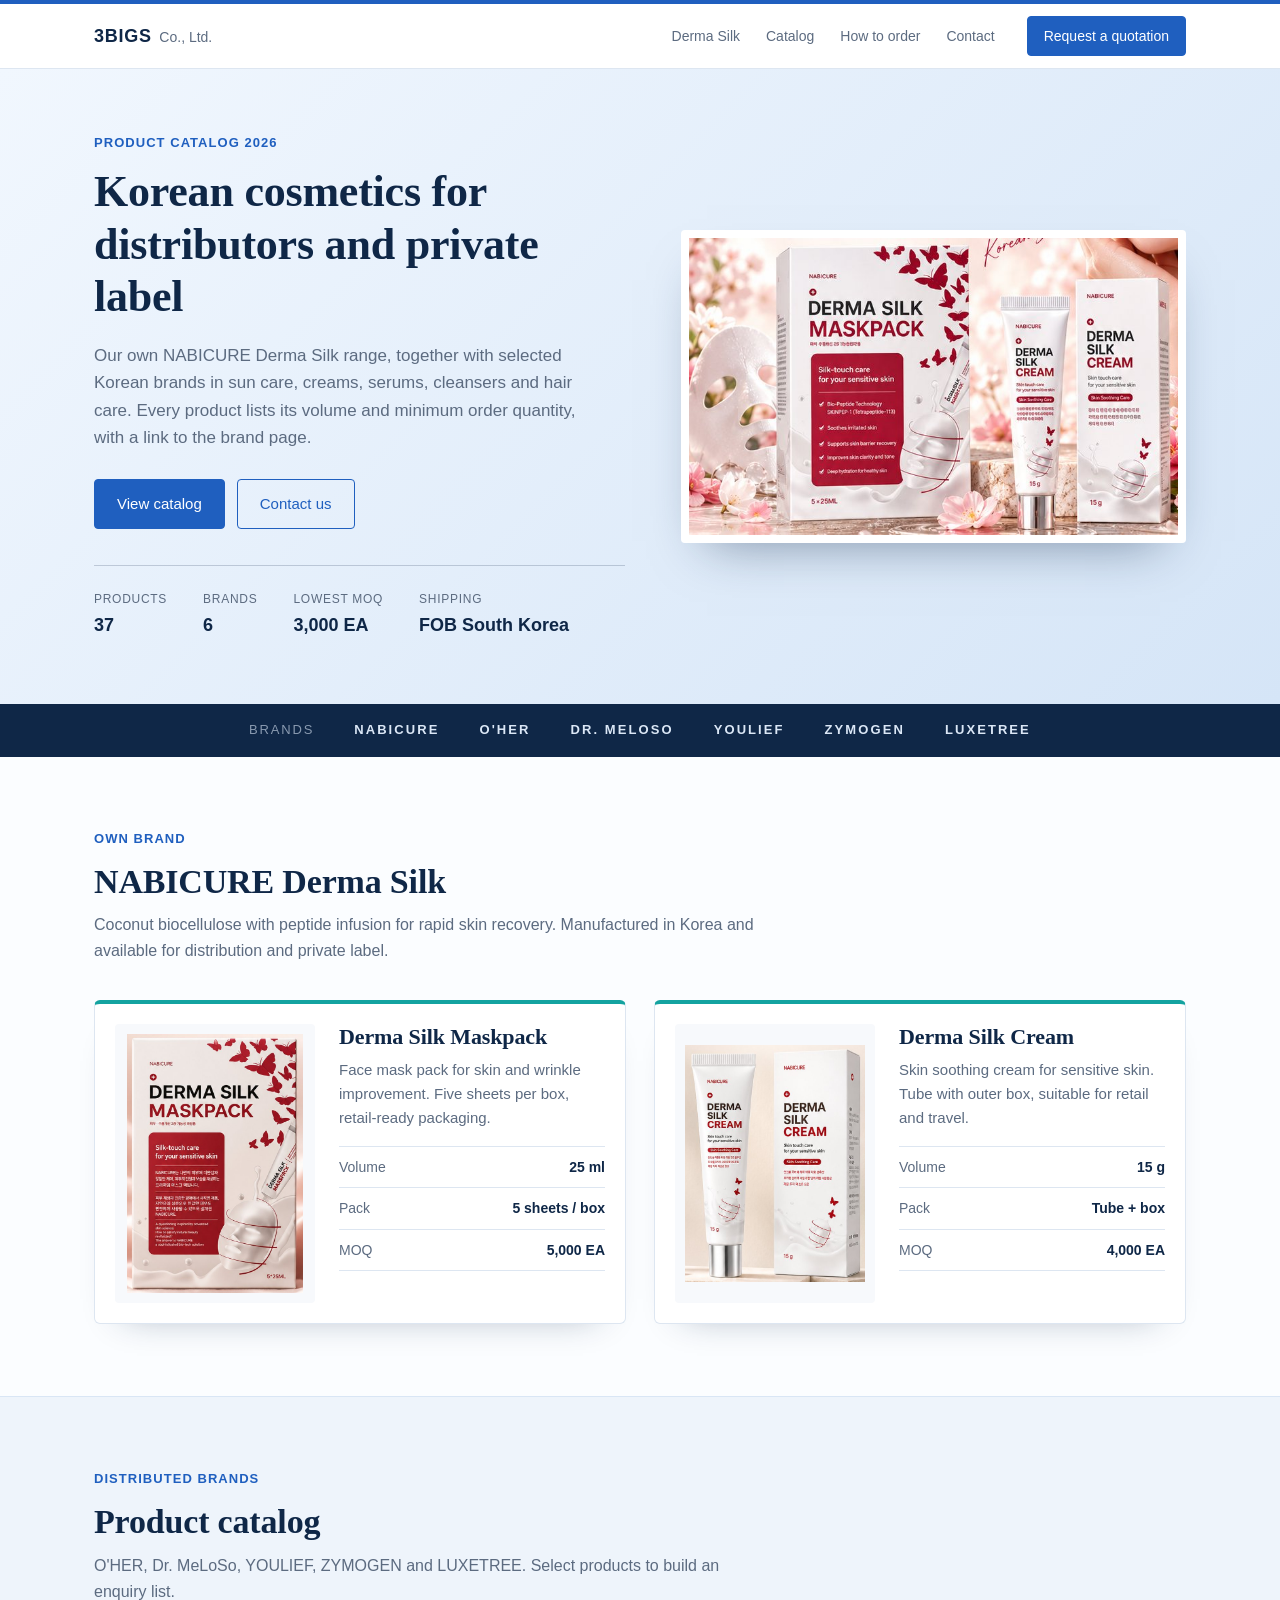
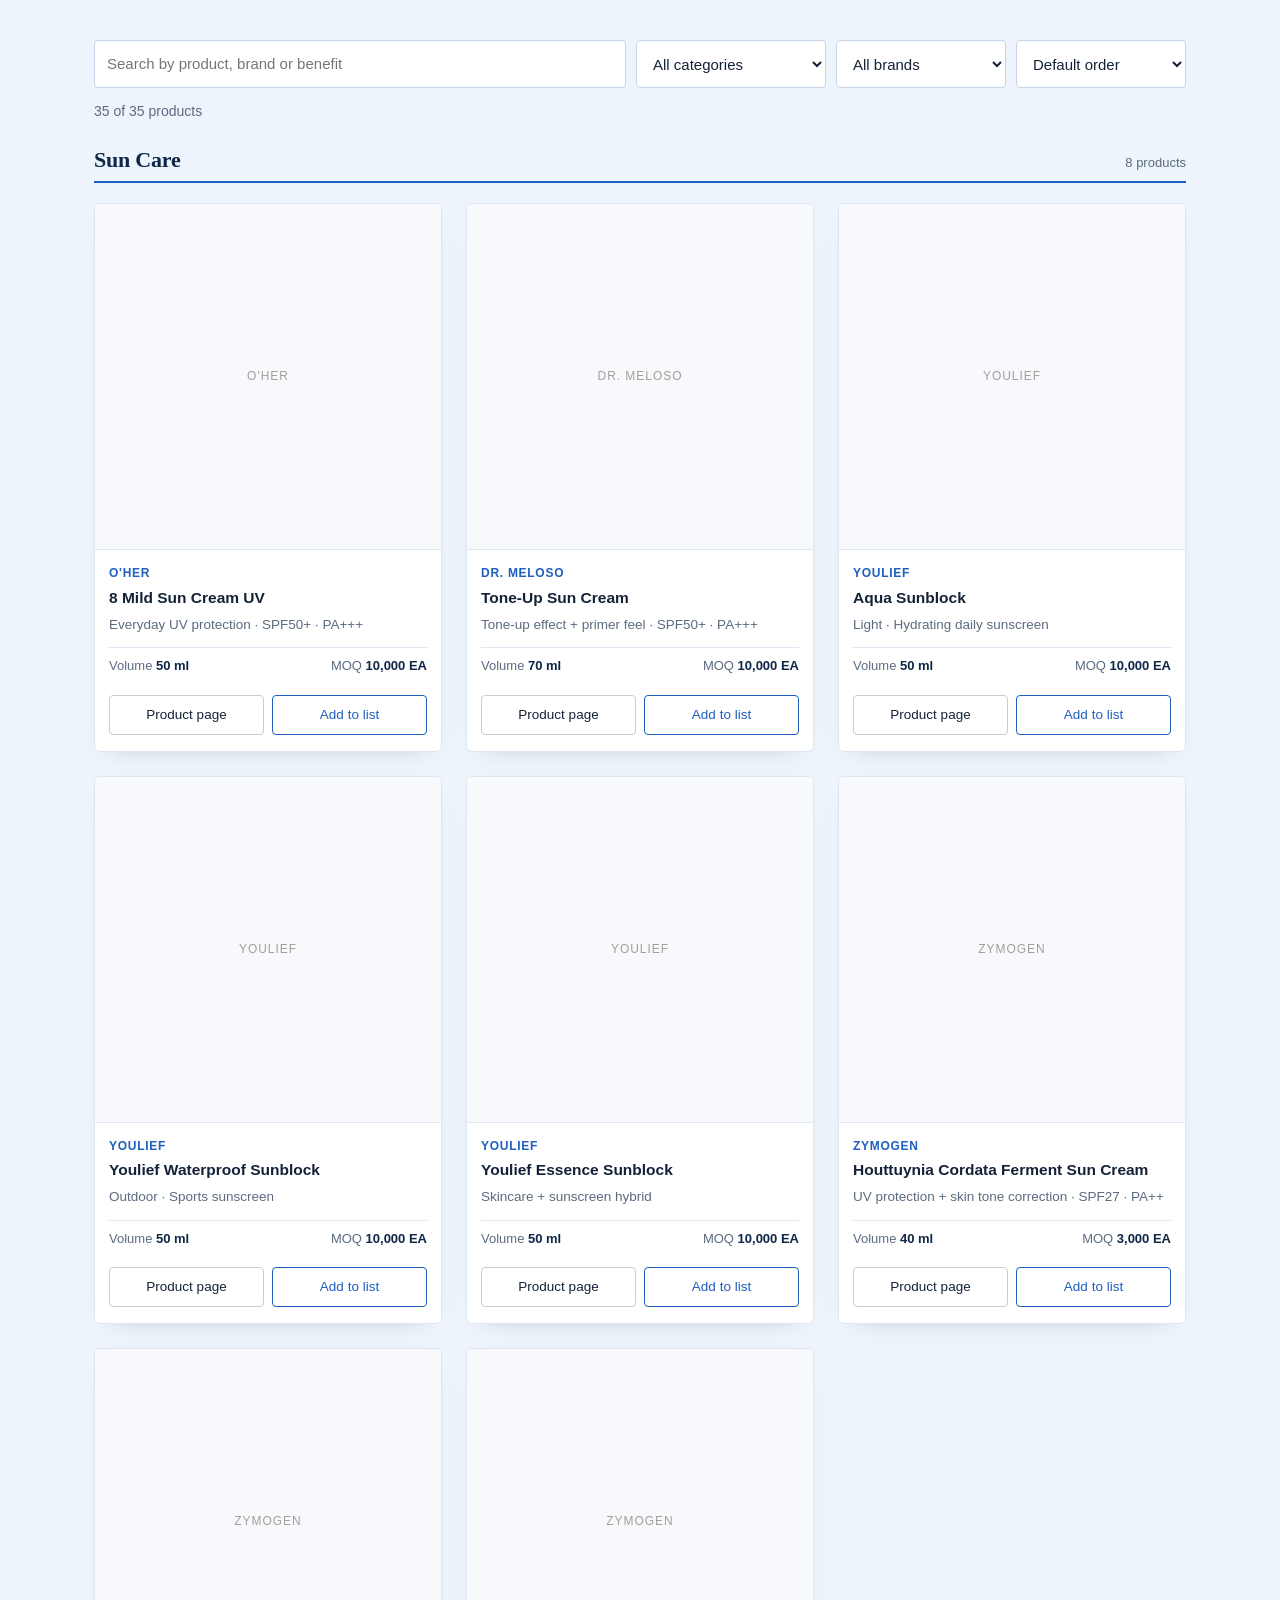
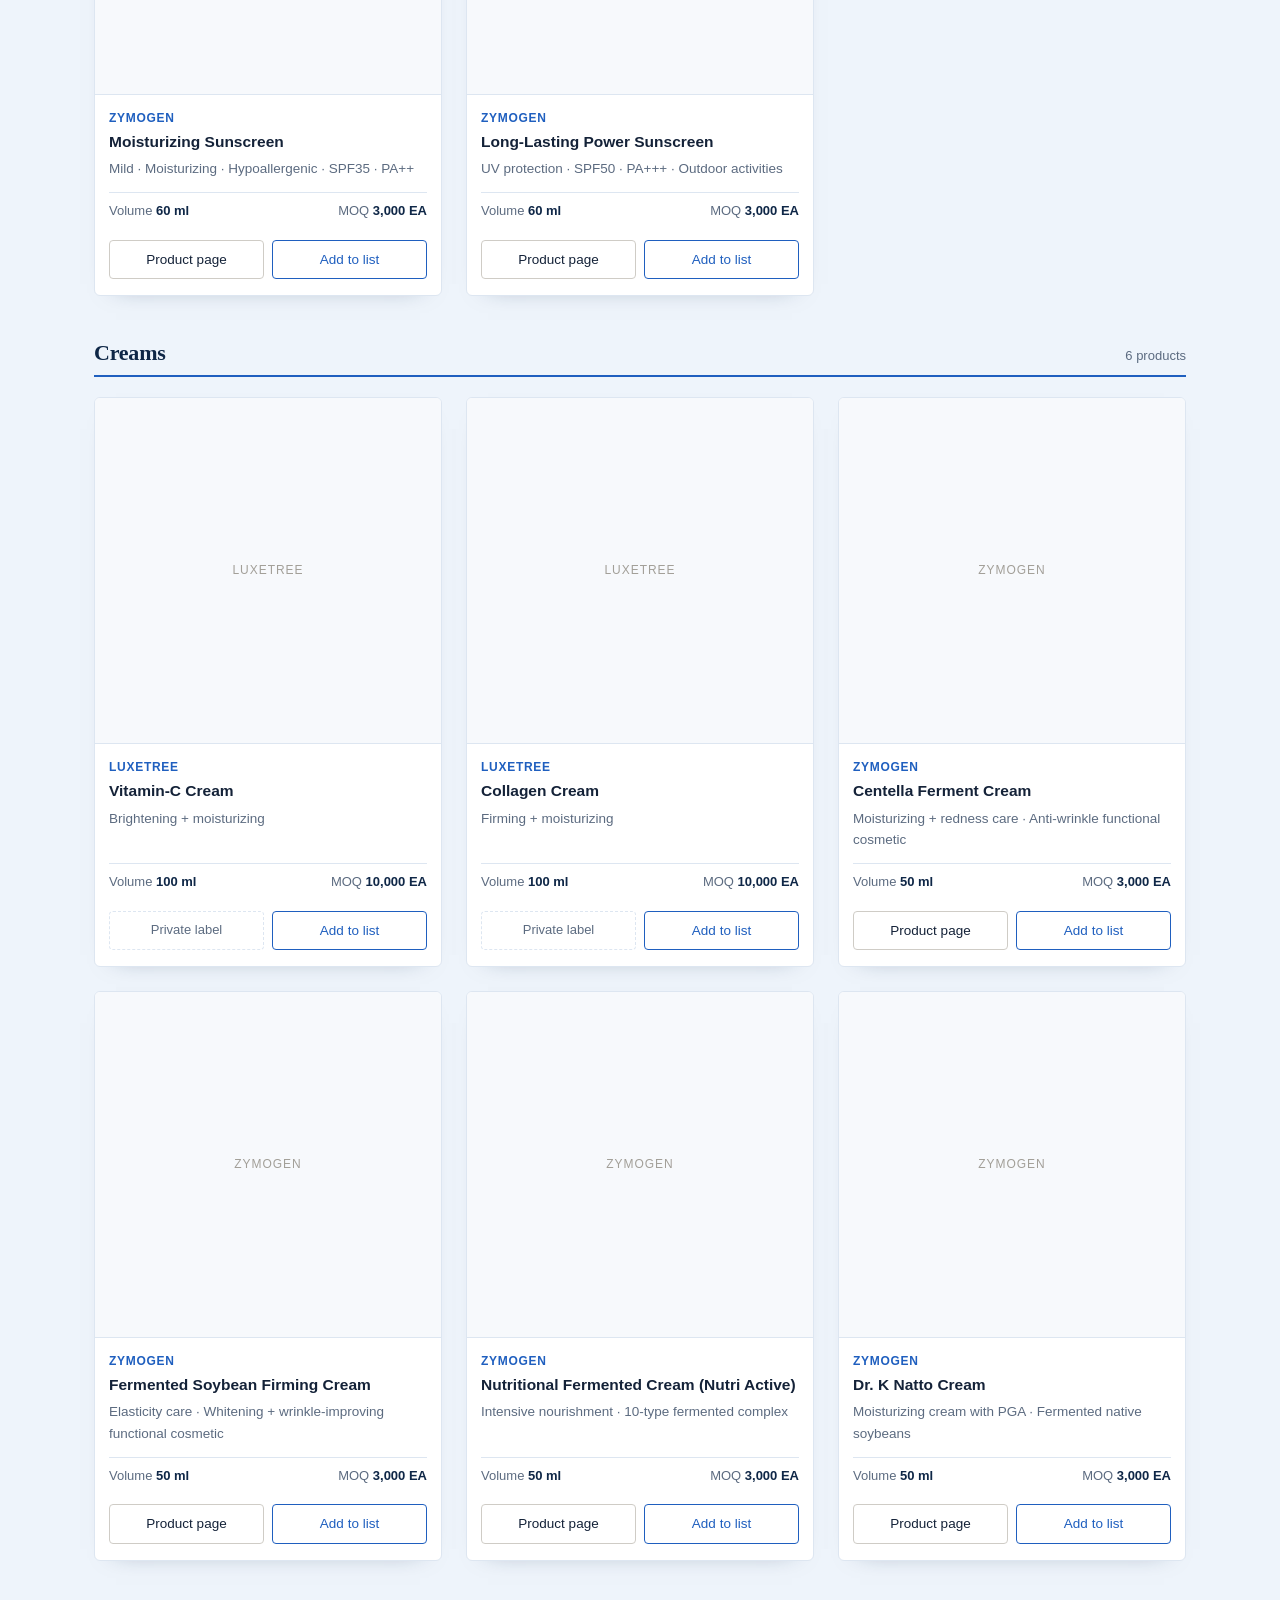
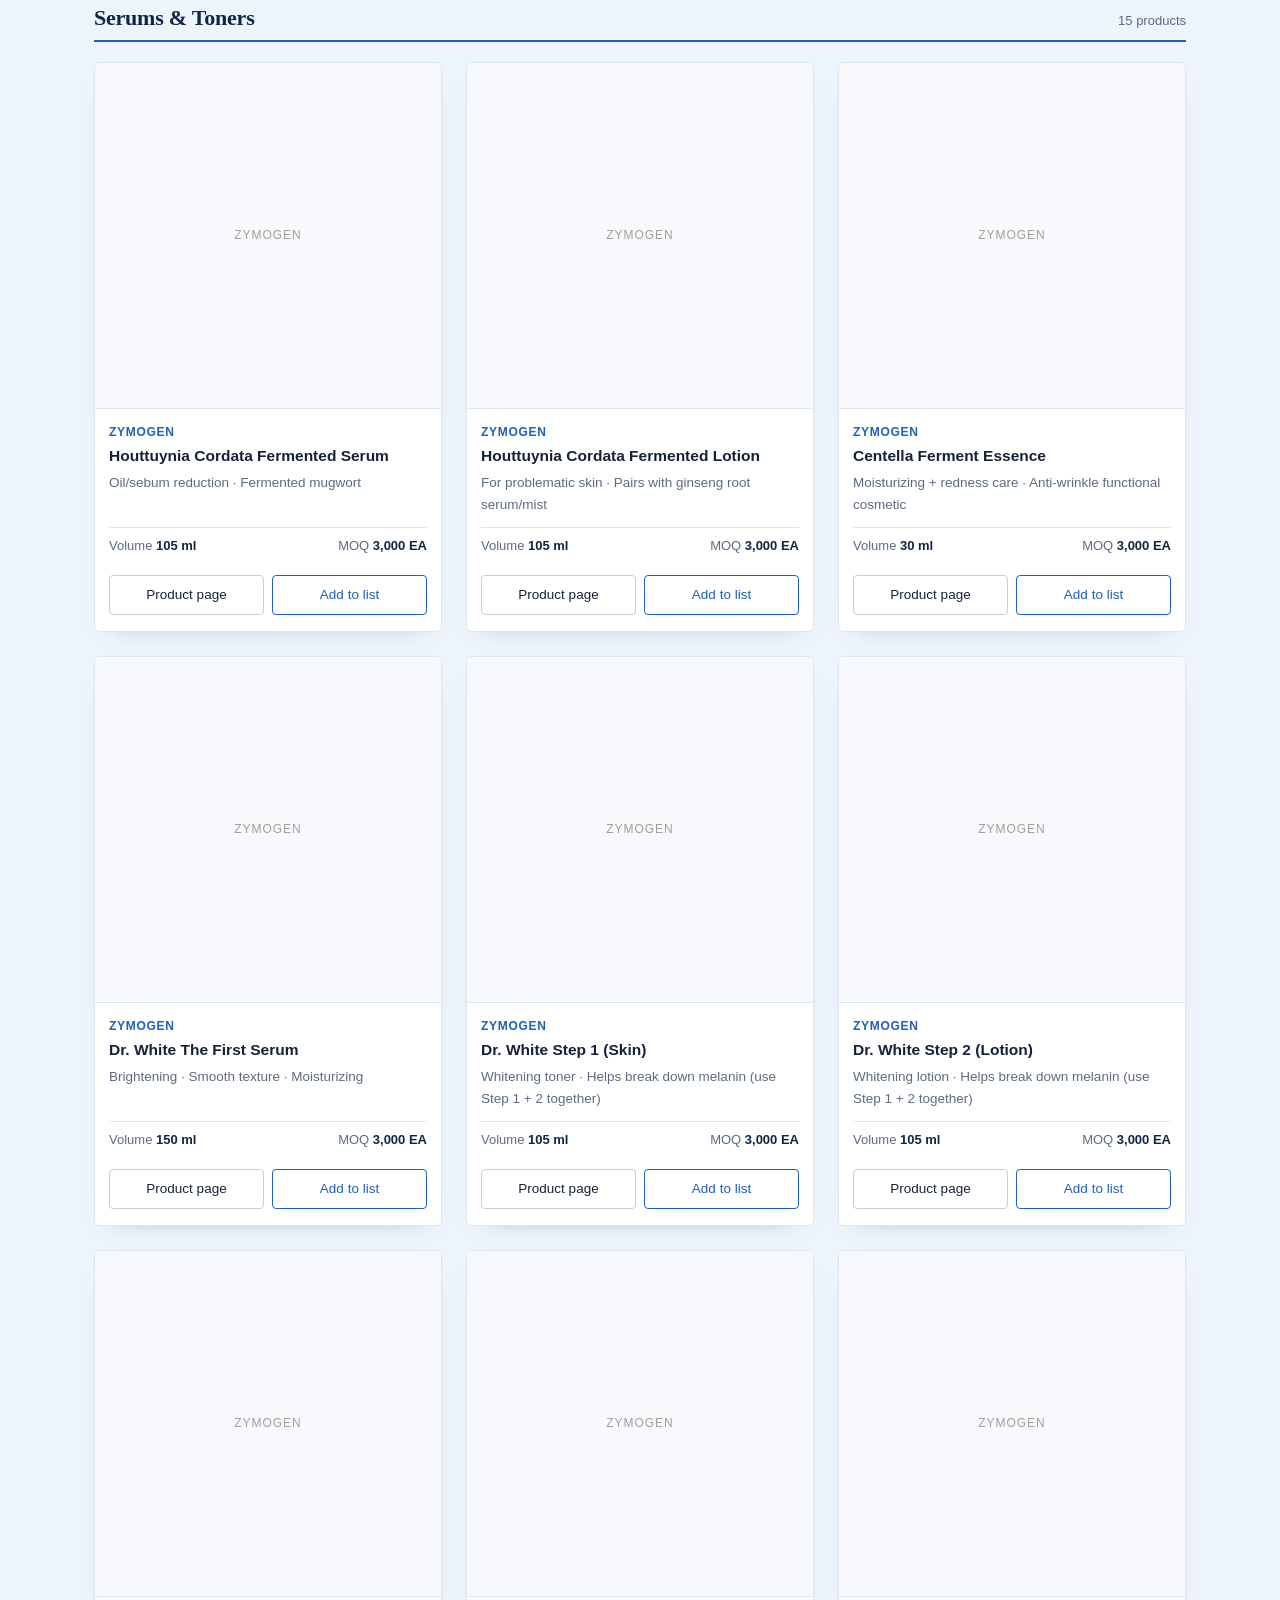
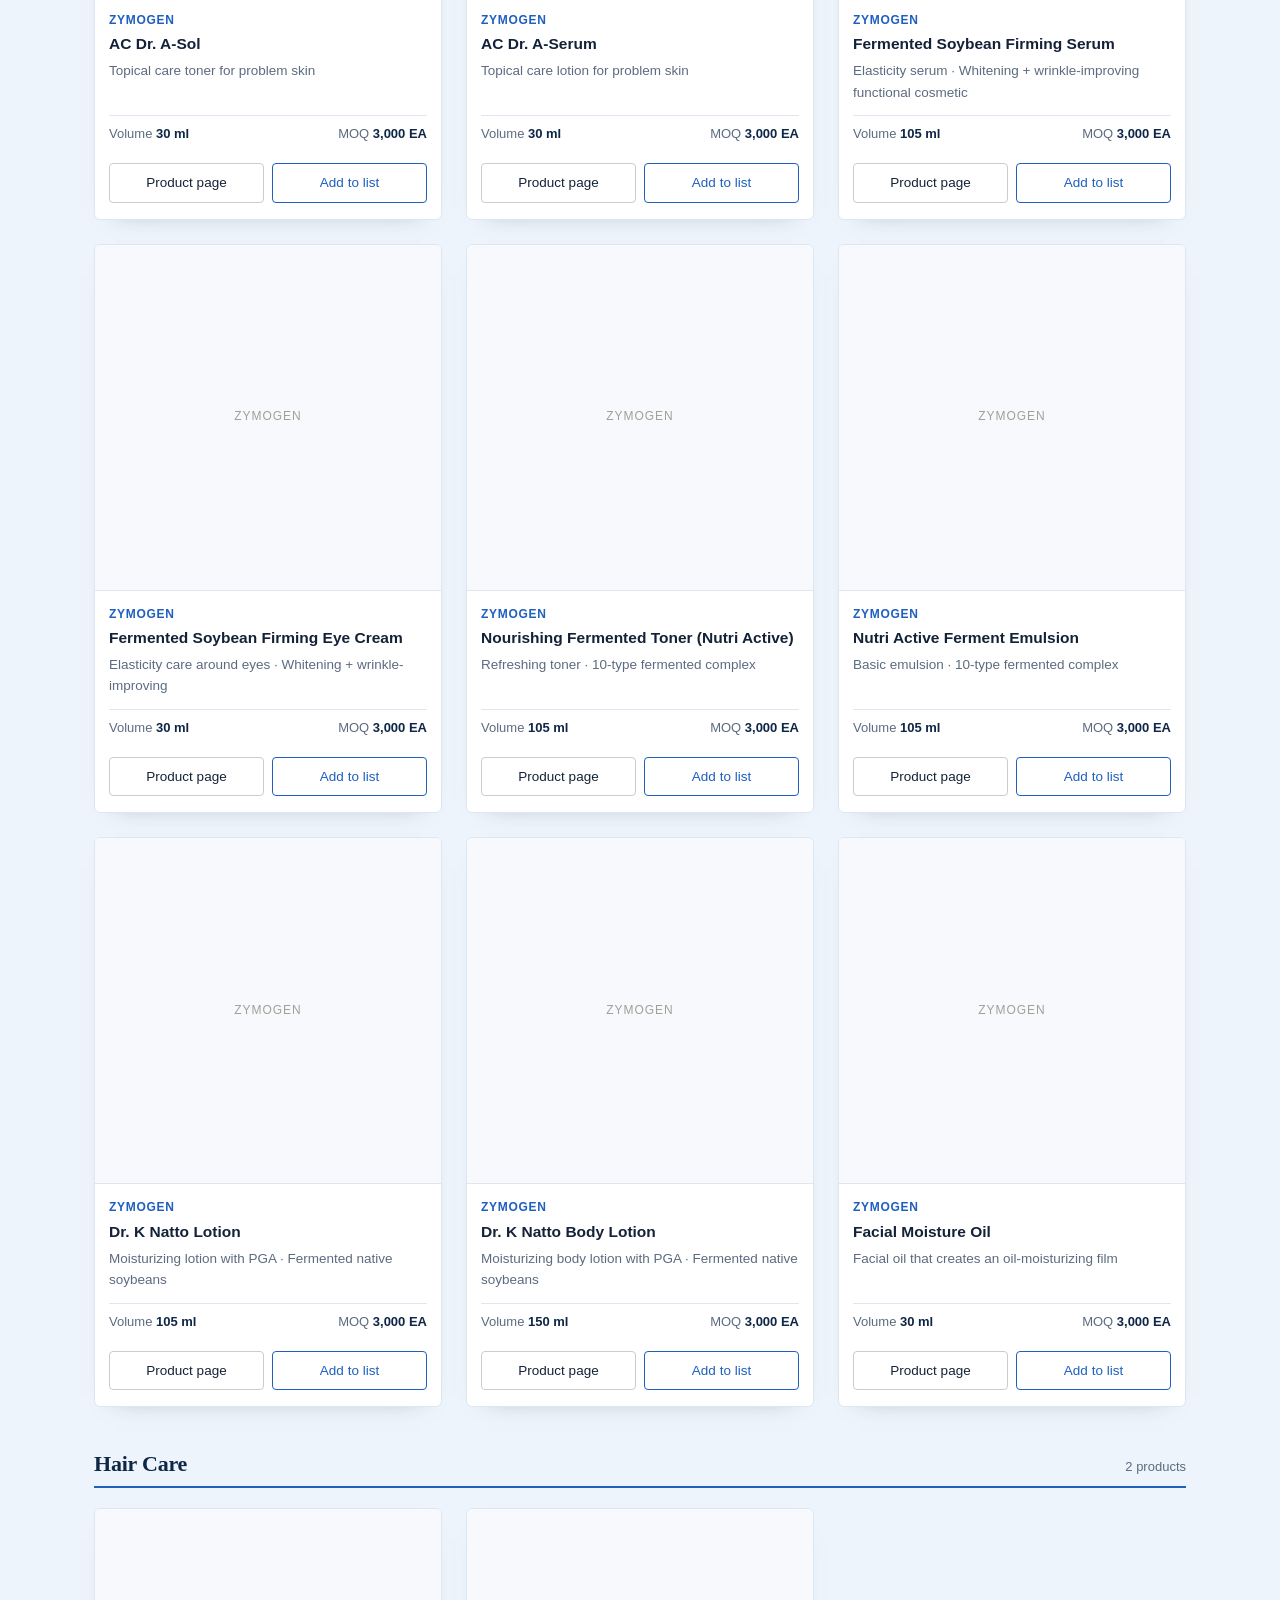
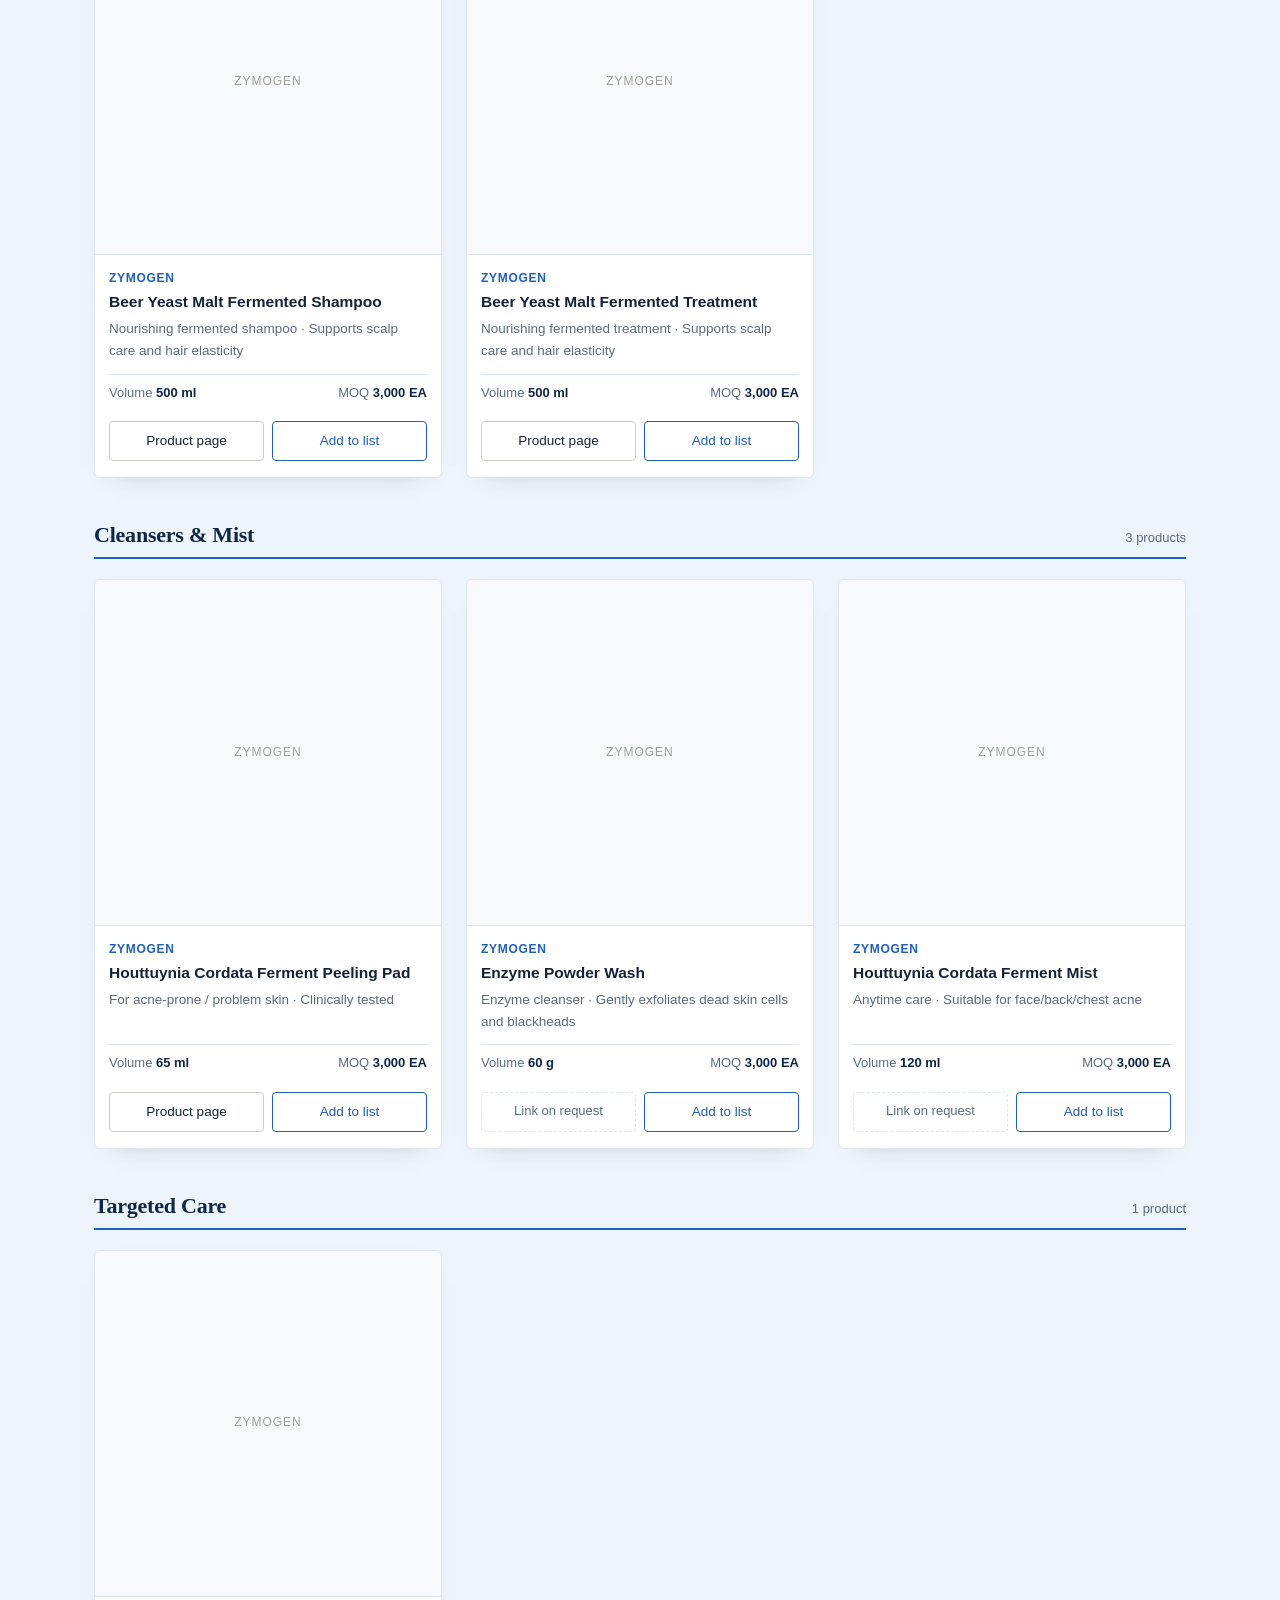
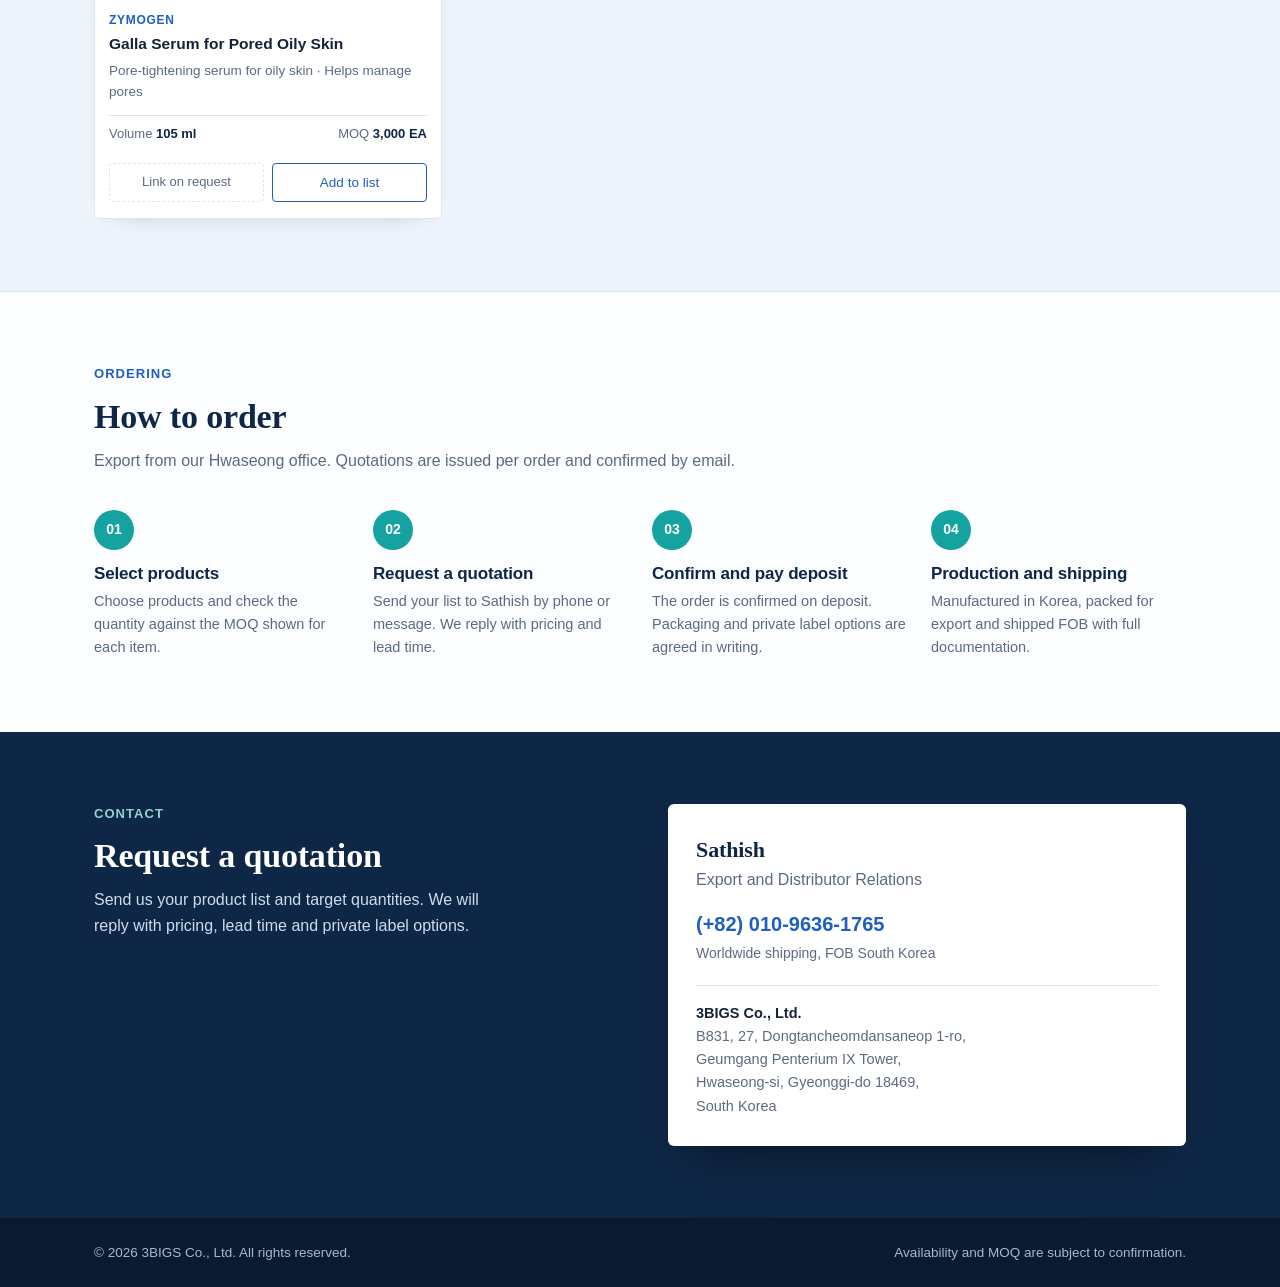
==== cosmetics.html @ 29b689bc "Add files via upload" ====
<!DOCTYPE html>
<html lang="en">
<head>
<meta charset="utf-8">
<meta name="viewport" content="width=device-width, initial-scale=1">
<title>3BIGS Co., Ltd. | Cosmetics Product Catalog 2026</title>
<meta name="description" content="3BIGS Co., Ltd. cosmetics catalog 2026 for distributors: NABICURE Derma Silk plus O'HER, Dr. MeLoSo, YOULIEF, ZYMOGEN and LUXETREE. MOQ, volumes and product links.">
<style>
/* 3BIGS catalog - stylesheet
   Colors: change the variables below to re-theme the whole page. */
:root{
  --ink:#142238;
  --muted:#5c6b80;
  --line:#dde6f1;
  --panel:#eef4fb;
  --panel-2:#d9e6f5;
  --cream:#fbfdff;
  --white:#fff;
  --accent:#1f5fbf;        /* main blue */
  --accent-dark:#164a99;
  --wine:#0f2747;          /* deep navy for dark bands */
  --teal:#14a3a0;          /* secondary accent */
  --wine-dark:#0a1a31;
  --max:1140px;
  --font:"Inter",-apple-system,BlinkMacSystemFont,"Segoe UI",Roboto,"Helvetica Neue",Arial,sans-serif;
  --serif:"Iowan Old Style","Palatino Linotype",Palatino,Georgia,"Times New Roman",serif;
}
*{box-sizing:border-box}
html{scroll-behavior:smooth;scroll-padding-top:76px}
body{margin:0;font-family:var(--font);font-size:16px;line-height:1.6;color:var(--ink);background:var(--white);-webkit-font-smoothing:antialiased}
img{max-width:100%;display:block}
a{color:inherit}
h1,h2,h3{line-height:1.2;margin:0;font-weight:600;letter-spacing:-.01em}
p{margin:0}
.container{width:100%;max-width:var(--max);margin:0 auto;padding:0 24px}
[hidden]{display:none!important}

/* Header */
.site-header{position:sticky;top:0;z-index:50;background:var(--white);border-bottom:1px solid var(--line)}
.bar{display:flex;align-items:center;gap:32px;height:64px}
.brand{font-weight:700;font-size:18px;letter-spacing:.04em;text-decoration:none}
.brand span{font-weight:400;color:var(--muted);font-size:14px;letter-spacing:0;margin-left:2px}
.main-nav{display:flex;gap:26px;margin-left:auto}
.main-nav a{font-size:14px;color:var(--muted);text-decoration:none}
.main-nav a:hover{color:var(--ink)}

/* Buttons */
.btn{display:inline-block;background:var(--accent);color:#fff;border:1px solid var(--accent);padding:12px 22px;font:inherit;font-size:15px;font-weight:500;text-decoration:none;border-radius:4px;cursor:pointer;transition:background .15s}
.btn:hover{background:var(--accent-dark);border-color:var(--accent-dark)}
.btn-sm{padding:8px 16px;font-size:14px}
.btn-outline{background:transparent;color:var(--ink);border-color:#c9c6c0}
.btn-outline:hover{background:var(--panel);border-color:var(--ink)}
.btn-outline-light{background:transparent;color:#fff;border-color:rgba(255,255,255,.5)}
.btn-outline-light:hover{background:rgba(255,255,255,.12);border-color:#fff}
.link-btn{background:none;border:0;color:#cfcfd2;font:inherit;font-size:14px;cursor:pointer;text-decoration:underline;padding:0}

/* Intro */
.intro{background:var(--panel);border-bottom:1px solid var(--line)}
.intro-grid{display:grid;grid-template-columns:1.05fr 1fr;gap:56px;align-items:center;padding-top:64px;padding-bottom:64px}
.eyebrow{font-size:13px;font-weight:600;letter-spacing:.08em;text-transform:uppercase;color:var(--accent);margin-bottom:12px}
h1{font-size:clamp(30px,3.6vw,44px);margin-bottom:18px}
.lede{color:var(--muted);font-size:17px;max-width:54ch;margin-bottom:28px}
.actions{display:flex;gap:12px;flex-wrap:wrap;margin-bottom:36px}
.facts{display:grid;grid-template-columns:repeat(4,auto);gap:12px 36px;margin:0;padding-top:24px;border-top:1px solid var(--line);justify-content:start}
.facts dt{font-size:12px;color:var(--muted);text-transform:uppercase;letter-spacing:.06em}
.facts dd{margin:2px 0 0;font-size:18px;font-weight:600}
.intro-img{margin:0}
.intro-img img{width:100%;border-radius:6px;border:1px solid var(--line)}

/* Sections */
.section{padding:72px 0}
.section.alt{background:var(--panel);border-top:1px solid var(--line);border-bottom:1px solid var(--line)}
.section-head{max-width:660px;margin-bottom:36px}
.section-head h2{font-size:clamp(26px,3vw,34px);margin-bottom:10px}
.section-head p:last-child{color:var(--muted)}

/* Own products */
.own-list{display:grid;grid-template-columns:1fr 1fr;gap:28px}
.own{display:grid;grid-template-columns:200px 1fr;gap:24px;border:1px solid var(--line);border-radius:6px;padding:20px;background:var(--white)}
.own figure{margin:0;background:var(--panel);border-radius:4px;display:flex;align-items:center;justify-content:center;padding:10px}
.own figure img{max-height:260px;width:auto;object-fit:contain}
.own h3{font-size:20px;margin-bottom:8px}
.own p{color:var(--muted);font-size:15px;margin-bottom:16px}
.specs{margin:0;border-top:1px solid var(--line)}
.specs div{display:flex;justify-content:space-between;gap:12px;padding:9px 0;border-bottom:1px solid var(--line);font-size:14px}
.specs dt{color:var(--muted)}
.specs dd{margin:0;font-weight:600;text-align:right}

/* Filters */
.filters{display:grid;grid-template-columns:1fr 190px 170px 170px;gap:10px;margin-bottom:12px}
.filters input,.filters select{width:100%;font:inherit;font-size:15px;padding:11px 12px;border:1px solid #cfccc6;border-radius:4px;background:var(--white);color:var(--ink)}
.filters input:focus,.filters select:focus{outline:2px solid var(--accent);outline-offset:-1px;border-color:var(--accent)}
.result-count{font-size:14px;color:var(--muted);margin-bottom:24px}

/* Catalog */
.group{margin-bottom:44px}
.group:last-child{margin-bottom:0}
.group-title{display:flex;align-items:baseline;justify-content:space-between;border-bottom:2px solid var(--ink);padding-bottom:8px;margin-bottom:20px}
.group-title h3{font-size:20px}
.group-title span{font-size:13px;color:var(--muted)}
.grid{display:grid;grid-template-columns:repeat(3,1fr);gap:24px}
.card{display:flex;flex-direction:column;background:var(--white);border:1px solid var(--line);border-radius:6px;overflow:hidden}
.card.selected{border-color:var(--accent);box-shadow:0 0 0 1px var(--accent)}
.thumb{aspect-ratio:1/1;background:#f7f9fc;border-bottom:1px solid var(--line);display:flex;align-items:center;justify-content:center;overflow:hidden}
.thumb img{width:100%;height:100%;object-fit:contain;padding:10px}
.thumb .noimg{font-size:12px;letter-spacing:.08em;text-transform:uppercase;color:#a29f98;padding:12px;text-align:center}
.card-body{padding:14px 14px 16px;display:flex;flex-direction:column;flex:1}
.card .brand-name{font-size:12px;font-weight:600;letter-spacing:.06em;text-transform:uppercase;color:var(--accent);margin-bottom:4px}
.card h4{margin:0 0 6px;font-size:15.5px;line-height:1.3;font-weight:600}
.card .desc{font-size:13.5px;color:var(--muted);flex:1;margin-bottom:12px}
.card .meta{display:flex;justify-content:space-between;gap:8px;font-size:13px;padding:8px 0;border-top:1px solid var(--line);margin-bottom:10px}
.card .meta span{color:var(--muted)}
.card .meta b{font-weight:600}
.card .pl{display:inline-block;font-size:11.5px;color:var(--muted);border:1px solid var(--line);border-radius:3px;padding:1px 6px;margin-left:6px;vertical-align:1px;font-weight:500}
.card-actions{display:flex;gap:8px}
.card-actions a,.card-actions button{flex:1;text-align:center;font:inherit;font-size:13.5px;padding:8px 6px;border-radius:4px;cursor:pointer;text-decoration:none}
.card-actions a{border:1px solid #cfccc6;color:var(--ink);background:var(--white)}
.card-actions a:hover{border-color:var(--ink)}
.card-actions .nolink{flex:1;text-align:center;font-size:13px;color:var(--muted);padding:8px 6px;border:1px dashed var(--line);border-radius:4px}
.card-actions button{border:1px solid var(--accent);color:var(--accent);background:var(--white)}
.card-actions button:hover{background:var(--accent);color:#fff}
.card.selected .card-actions button{background:var(--accent);color:#fff}
.empty{padding:40px 0;text-align:center;color:var(--muted)}

/* Steps */
.steps{list-style:none;margin:0;padding:0;display:grid;grid-template-columns:repeat(4,1fr);gap:24px;counter-reset:s}
.steps li{counter-increment:s;border-top:2px solid var(--ink);padding-top:16px}
.steps li::before{content:counter(s,decimal-leading-zero);display:block;font-size:13px;font-weight:600;color:var(--accent);margin-bottom:6px}
.steps h3{font-size:17px;margin-bottom:6px}
.steps p{font-size:14.5px;color:var(--muted)}

/* Contact */
.contact-grid{display:grid;grid-template-columns:1fr 1fr;gap:56px;align-items:start}
.contact-grid h2{font-size:clamp(26px,3vw,34px);margin-bottom:10px}
.contact-lede{color:var(--muted);max-width:46ch}
.contact-card{background:var(--white);border:1px solid var(--line);border-radius:6px;padding:28px}
.contact-card .name{font-size:22px;font-weight:600}
.contact-card .role{color:var(--muted);margin-bottom:16px}
.contact-card .phone{font-size:20px;font-weight:600;text-decoration:none;color:var(--accent)}
.contact-card .phone:hover{text-decoration:underline}
.muted{color:var(--muted);font-size:14px;margin-top:2px}
address{font-style:normal;font-size:14.5px;color:var(--muted);border-top:1px solid var(--line);margin-top:20px;padding-top:16px}
address strong{color:var(--ink)}

/* Footer */
.site-footer{background:var(--ink);color:#b9b9bd;font-size:13.5px;padding:24px 0}
.foot{display:flex;justify-content:space-between;gap:12px;flex-wrap:wrap}

/* Enquiry bar */
.enquiry{position:fixed;left:0;right:0;bottom:0;z-index:60;background:var(--ink);color:#fff;padding:12px 0;box-shadow:0 -4px 20px rgba(0,0,0,.18)}
.enquiry-in{display:flex;align-items:center;justify-content:space-between;gap:16px;flex-wrap:wrap}
.enquiry-actions{display:flex;align-items:center;gap:12px}
.toast{position:fixed;left:50%;bottom:76px;transform:translateX(-50%);background:var(--ink);color:#fff;padding:10px 18px;border-radius:4px;font-size:14px;z-index:70}

/* Responsive */
@media(max-width:1020px){
  .grid{grid-template-columns:repeat(3,1fr)}
  .own-list{grid-template-columns:1fr}
  .steps{grid-template-columns:1fr 1fr}
}
@media(max-width:860px){
  .intro-grid,.contact-grid{grid-template-columns:1fr;gap:32px}
  .intro-grid{padding-top:40px;padding-bottom:44px}
  .main-nav{display:none}.btn-sm.header-btn{margin-left:auto}
  .bar .btn{margin-left:auto}
  .filters{grid-template-columns:1fr 1fr}
  .filters input{grid-column:1/-1}
  .grid{grid-template-columns:repeat(2,1fr)}
  .section{padding:52px 0}
}
@media(max-width:520px){
  .container{padding:0 16px}
  .facts{grid-template-columns:1fr 1fr}
  .own{grid-template-columns:1fr}
  .own figure img{max-height:220px}
  .steps{grid-template-columns:1fr}
  .grid{gap:12px}
  .card-body{padding:10px 10px 12px}
  .card h4{font-size:14.5px}
  .card-actions{flex-direction:column}
}

/* Print */
@media print{
  .site-header,.filters,.enquiry,.toast,.card-actions button,.actions{display:none!important}
  .section{padding:24px 0}.intro-grid{padding:20px 0}
  .card{break-inside:avoid}.grid{grid-template-columns:repeat(3,1fr)}
  .site-footer{background:#fff;color:#000;border-top:1px solid #000}
}


/* ---- Colour layer ---- */
body{background:var(--cream)}
h1,h2,.own h3,.contact-card .name{font-family:var(--serif);font-weight:600;letter-spacing:-.005em}
.site-header{border-top:4px solid var(--accent);border-bottom-color:var(--line)}
.brand{color:var(--wine)}
.main-nav a:hover{color:var(--accent)}

.intro{background:linear-gradient(135deg,#f1f7fe 0%,#d5e5f7 100%);border-bottom:0}
.intro h1{color:var(--wine)}
.intro-img img{border:8px solid #fff;border-radius:4px;box-shadow:0 24px 50px -26px rgba(15,39,71,.5)}
.facts{border-top-color:rgba(15,39,71,.2)}
.facts dd{color:var(--wine)}
.btn-outline{border-color:var(--accent);color:var(--accent)}
.btn-outline:hover{background:var(--accent);color:#fff;border-color:var(--accent)}

.brandband{background:var(--wine);color:#dbe7f6}
.brandband-in{display:flex;flex-wrap:wrap;align-items:center;justify-content:center;gap:10px 40px;padding-top:16px;padding-bottom:16px;font-size:13px;font-weight:600;letter-spacing:.16em;text-transform:uppercase}
.brandband .bb-label{font-weight:400;opacity:.6;letter-spacing:.14em}

#own{background:var(--cream)}
.section-head h2{color:var(--wine)}
.own{border:1px solid var(--line);border-top:4px solid var(--accent);background:#fff;box-shadow:0 18px 36px -30px rgba(15,39,71,.45)}
.own figure{background:var(--panel)}
.own h3{color:var(--wine);font-size:22px}
.specs{border-top-color:var(--line)}
.specs dd{color:var(--wine)}

.section.alt{background:var(--panel);border-color:var(--panel-2)}
#catalog .filters input,#catalog .filters select{border-color:#c7d6e8}
.group-title{border-bottom:2px solid var(--accent)}
.group-title h3{font-family:var(--serif);color:var(--wine);font-size:22px}
.card{border-color:var(--line);box-shadow:0 10px 24px -22px rgba(15,39,71,.5);transition:transform .15s,box-shadow .15s}
.card:hover{transform:translateY(-2px);box-shadow:0 16px 28px -22px rgba(15,39,71,.65)}
.thumb{background:#f7f9fc;border-bottom-color:var(--line)}
.card .meta{border-top-color:var(--line)}
.card .meta b{color:var(--wine)}

.steps li{border-top:0;padding-top:0}
.steps li::before{width:40px;height:40px;border-radius:50%;background:var(--accent);color:#fff;display:flex;align-items:center;justify-content:center;margin-bottom:14px;font-size:14px}
.steps h3{color:var(--wine)}

#contact{background:var(--wine);border:0;color:#fff}
#contact .eyebrow{color:#8fd3d1}
#contact h2{color:#fff}
#contact .contact-lede{color:#cfdcee}
#contact .contact-card{border:0;box-shadow:0 24px 50px -26px rgba(0,0,0,.6)}
#contact .contact-card .name{color:var(--wine)}
#contact .contact-card .role,#contact address,#contact .muted{color:var(--muted)}
#contact address strong{color:var(--ink)}

.site-footer{background:var(--wine-dark);color:#a9b8cc}
.enquiry{background:var(--wine-dark)}
.toast{background:var(--wine-dark)}
@media print{.brandband{display:none}#contact{background:#fff;color:#000}}

/* teal detail */
.steps li::before{background:var(--teal)}
.own{border-top-color:var(--teal)}
.own figure{background:#f7f9fc}
.eyebrow{color:var(--accent)}
#contact .contact-card .phone{color:var(--accent)}

</style>
</head>
<body>

<header class="site-header">
  <div class="container bar">
    <a class="brand" href="#top">3BIGS <span>Co., Ltd.</span></a>
    <nav class="main-nav" aria-label="Main">
      <a href="#own">Derma Silk</a>
      <a href="#catalog">Catalog</a>
      <a href="#order">How to order</a>
      <a href="#contact">Contact</a>
    </nav>
    <a class="btn btn-sm" href="#contact">Request a quotation</a>
  </div>
</header>

<main id="top">

  <!-- Intro -->
  <section class="intro">
    <div class="container intro-grid">
      <div class="intro-text">
        <p class="eyebrow">Product Catalog 2026</p>
        <h1>Korean cosmetics for distributors and private label</h1>
        <p class="lede">Our own NABICURE Derma Silk range, together with selected Korean brands in sun care, creams, serums, cleansers and hair care. Every product lists its volume and minimum order quantity, with a link to the brand page.</p>
        <div class="actions">
          <a class="btn" href="#catalog">View catalog</a>
          <a class="btn btn-outline" href="#contact">Contact us</a>
        </div>
        <dl class="facts">
          <div><dt>Products</dt><dd>37</dd></div>
          <div><dt>Brands</dt><dd>6</dd></div>
          <div><dt>Lowest MOQ</dt><dd>3,000 EA</dd></div>
          <div><dt>Shipping</dt><dd>FOB South Korea</dd></div>
        </dl>
      </div>
      <figure class="intro-img">
        <img src="[data-uri]" alt="NABICURE Derma Silk Maskpack and Derma Silk Cream">
      </figure>
    </div>
  </section>

  <div class="brandband" aria-label="Brands">
    <div class="container brandband-in">
      <span class="bb-label">Brands</span>
      <span>NABICURE</span><span>O'HER</span><span>Dr. MeLoSo</span><span>YOULIEF</span><span>ZYMOGEN</span><span>LUXETREE</span>
    </div>
  </div>

  <!-- Own products -->
  <section class="section" id="own">
    <div class="container">
      <header class="section-head">
        <p class="eyebrow">Own brand</p>
        <h2>NABICURE Derma Silk</h2>
        <p>Coconut biocellulose with peptide infusion for rapid skin recovery. Manufactured in Korea and available for distribution and private label.</p>
      </header>

      <div class="own-list">
        <article class="own">
          <figure><img src="[data-uri]" alt="Derma Silk Maskpack, 5 x 25 ml"></figure>
          <div class="own-body">
            <h3>Derma Silk Maskpack</h3>
            <p>Face mask pack for skin and wrinkle improvement. Five sheets per box, retail-ready packaging.</p>
            <dl class="specs">
              <div><dt>Volume</dt><dd>25 ml</dd></div>
              <div><dt>Pack</dt><dd>5 sheets / box</dd></div>
              <div><dt>MOQ</dt><dd>5,000 EA</dd></div>
            </dl>
          </div>
        </article>

        <article class="own">
          <figure><img src="[data-uri]" alt="Derma Silk Cream, 15 g"></figure>
          <div class="own-body">
            <h3>Derma Silk Cream</h3>
            <p>Skin soothing cream for sensitive skin. Tube with outer box, suitable for retail and travel.</p>
            <dl class="specs">
              <div><dt>Volume</dt><dd>15 g</dd></div>
              <div><dt>Pack</dt><dd>Tube + box</dd></div>
              <div><dt>MOQ</dt><dd>4,000 EA</dd></div>
            </dl>
          </div>
        </article>
      </div>
    </div>
  </section>

  <!-- Catalog -->
  <section class="section alt" id="catalog">
    <div class="container">
      <header class="section-head">
        <p class="eyebrow">Distributed brands</p>
        <h2>Product catalog</h2>
        <p>O'HER, Dr. MeLoSo, YOULIEF, ZYMOGEN and LUXETREE. Select products to build an enquiry list.</p>
      </header>

      <div class="filters" role="search">
        <input id="q" type="search" placeholder="Search by product, brand or benefit" aria-label="Search products">
        <select id="fcat" aria-label="Category"></select>
        <select id="fbrand" aria-label="Brand"></select>
        <select id="fsort" aria-label="Sort">
          <option value="default">Default order</option>
          <option value="moq">MOQ: low to high</option>
          <option value="name">Name: A to Z</option>
        </select>
      </div>
      <p class="result-count" id="count"></p>

      <div id="list"></div>
      <p class="empty" id="empty" hidden>No products match your search.</p>
    </div>
  </section>

  <!-- How to order -->
  <section class="section" id="order">
    <div class="container">
      <header class="section-head">
        <p class="eyebrow">Ordering</p>
        <h2>How to order</h2>
        <p>Export from our Hwaseong office. Quotations are issued per order and confirmed by email.</p>
      </header>
      <ol class="steps">
        <li><h3>Select products</h3><p>Choose products and check the quantity against the MOQ shown for each item.</p></li>
        <li><h3>Request a quotation</h3><p>Send your list to Sathish by phone or message. We reply with pricing and lead time.</p></li>
        <li><h3>Confirm and pay deposit</h3><p>The order is confirmed on deposit. Packaging and private label options are agreed in writing.</p></li>
        <li><h3>Production and shipping</h3><p>Manufactured in Korea, packed for export and shipped FOB with full documentation.</p></li>
      </ol>
    </div>
  </section>

  <!-- Contact -->
  <section class="section alt" id="contact">
    <div class="container contact-grid">
      <div>
        <p class="eyebrow">Contact</p>
        <h2>Request a quotation</h2>
        <p class="contact-lede">Send us your product list and target quantities. We will reply with pricing, lead time and private label options.</p>
      </div>
      <div class="contact-card">
        <p class="name">Sathish</p>
        <p class="role">Export and Distributor Relations</p>
        <p><a class="phone" href="tel:+821096361765">(+82) 010-9636-1765</a></p>
        <p class="muted">Worldwide shipping, FOB South Korea</p>
        <address>
          <strong>3BIGS Co., Ltd.</strong><br>
          B831, 27, Dongtancheomdansaneop 1-ro,<br>
          Geumgang Penterium IX Tower,<br>
          Hwaseong-si, Gyeonggi-do 18469,<br>
          South Korea
        </address>
      </div>
    </div>
  </section>

</main>

<footer class="site-footer">
  <div class="container foot">
    <span>&copy; 2026 3BIGS Co., Ltd. All rights reserved.</span>
    <span>Availability and MOQ are subject to confirmation.</span>
  </div>
</footer>

<!-- Enquiry bar -->
<div class="enquiry" id="enquiry" hidden>
  <div class="container enquiry-in">
    <span id="ecount"></span>
    <div class="enquiry-actions">
      <button type="button" class="btn btn-sm" id="ecopy">Copy list</button>
      <a class="btn btn-sm btn-outline-light" id="esms" href="#">Send by SMS</a>
      <button type="button" class="link-btn" id="eclear">Clear</button>
    </div>
  </div>
</div>
<div class="toast" id="toast" role="status" aria-live="polite" hidden>List copied</div>

<script>
/* Product data. Edit here to add, remove or change products.
   'image' = file name (without extension) in the /images folder: .jpg, .jpeg, .png or .webp. */
window.CATEGORIES = [
  {id:'suncare',   name:'Sun Care'},
  {id:'creams',    name:'Creams'},
  {id:'serums',    name:'Serums & Toners'},
  {id:'hair',      name:'Hair Care'},
  {id:'cleansers', name:'Cleansers & Mist'},
  {id:'spot',      name:'Targeted Care'}
];

window.PRODUCTS = [
  {"cat": "suncare", "brand": "O'HER", "name": "8 Mild Sun Cream UV", "desc": "Everyday UV protection · SPF50+ · PA+++", "vol": "50 ml", "moq": 10000, "url": "https://oher.co.kr/product/detail.html?product_no=37&cate_no=42&display_group=2", "image": "o-her-8-mild-sun-cream-uv", "note": ""},
  {"cat": "suncare", "brand": "Dr. MeLoSo", "name": "Tone-Up Sun Cream", "desc": "Tone-up effect + primer feel · SPF50+ · PA+++", "vol": "70 ml", "moq": 10000, "url": "https://meloso.co.kr/product/%EB%8B%A5%ED%84%B0-%EB%A9%9C%EB%A1%9C%EC%86%8C-%ED%86%A4-%EC%97%85-%EB%A9%94%EC%9D%B4%ED%81%AC-%EC%97%85-%EB%B2%A0%EC%9D%B4%EC%8A%A4-%EC%84%A0-%ED%81%AC%EB%A6%BC-70ml/143/category/24/display/1/", "image": "dr-meloso-tone-up-sun-cream", "note": ""},
  {"cat": "suncare", "brand": "YOULIEF", "name": "Aqua Sunblock", "desc": "Light · Hydrating daily sunscreen", "vol": "50 ml", "moq": 10000, "url": "https://m.youlief.com/category/sunscreen/113/", "image": "youlief-aqua-sunblock", "note": ""},
  {"cat": "suncare", "brand": "YOULIEF", "name": "Youlief Waterproof Sunblock", "desc": "Outdoor · Sports sunscreen", "vol": "50 ml", "moq": 10000, "url": "https://m.youlief.com/category/sunscreen/113/", "image": "youlief-youlief-waterproof-sunblock", "note": ""},
  {"cat": "suncare", "brand": "YOULIEF", "name": "Youlief Essence Sunblock", "desc": "Skincare + sunscreen hybrid", "vol": "50 ml", "moq": 10000, "url": "https://m.youlief.com/category/sunscreen/113/", "image": "youlief-youlief-essence-sunblock", "note": ""},
  {"cat": "suncare", "brand": "ZYMOGEN", "name": "Houttuynia Cordata Ferment Sun Cream", "desc": "UV protection + skin tone correction · SPF27 · PA++", "vol": "40 ml", "moq": 3000, "url": "http://www.zymogen.co.kr/shop/shopdetail.html?branduid=4", "image": "zymogen-houttuynia-cordata-ferment-sun-cream", "note": ""},
  {"cat": "suncare", "brand": "ZYMOGEN", "name": "Moisturizing Sunscreen", "desc": "Mild · Moisturizing · Hypoallergenic · SPF35 · PA++", "vol": "60 ml", "moq": 3000, "url": "http://www.zymogen.co.kr/shop/shopdetail.html?branduid=492668", "image": "zymogen-moisturizing-sunscreen", "note": ""},
  {"cat": "suncare", "brand": "ZYMOGEN", "name": "Long-Lasting Power Sunscreen", "desc": "UV protection · SPF50 · PA+++ · Outdoor activities", "vol": "60 ml", "moq": 3000, "url": "http://www.zymogen.co.kr/shop/shopdetail.html?branduid=52", "image": "zymogen-long-lasting-power-sunscreen", "note": ""},
  {"cat": "creams", "brand": "LUXETREE", "name": "Vitamin-C Cream", "desc": "Brightening + moisturizing", "vol": "100 ml", "moq": 10000, "url": null, "image": "luxetree-vitamin-c-cream", "note": "Private label"},
  {"cat": "creams", "brand": "LUXETREE", "name": "Collagen Cream", "desc": "Firming + moisturizing", "vol": "100 ml", "moq": 10000, "url": null, "image": "luxetree-collagen-cream", "note": "Private label"},
  {"cat": "creams", "brand": "ZYMOGEN", "name": "Centella Ferment Cream", "desc": "Moisturizing + redness care · Anti-wrinkle functional cosmetic", "vol": "50 ml", "moq": 3000, "url": "http://www.zymogen.co.kr/shop/shopdetail.html?branduid=473417", "image": "zymogen-centella-ferment-cream", "note": ""},
  {"cat": "creams", "brand": "ZYMOGEN", "name": "Fermented Soybean Firming Cream", "desc": "Elasticity care · Whitening + wrinkle-improving functional cosmetic", "vol": "50 ml", "moq": 3000, "url": "http://www.zymogen.co.kr/shop/shopdetail.html?branduid=14", "image": "zymogen-fermented-soybean-firming-cream", "note": ""},
  {"cat": "creams", "brand": "ZYMOGEN", "name": "Nutritional Fermented Cream (Nutri Active)", "desc": "Intensive nourishment · 10-type fermented complex", "vol": "50 ml", "moq": 3000, "url": "http://www.zymogen.co.kr/shop/shopdetail.html?branduid=452381", "image": "zymogen-nutritional-fermented-cream-nutri-active", "note": ""},
  {"cat": "creams", "brand": "ZYMOGEN", "name": "Dr. K Natto Cream", "desc": "Moisturizing cream with PGA · Fermented native soybeans", "vol": "50 ml", "moq": 3000, "url": "http://www.zymogen.co.kr/shop/shopdetail.html?branduid=588428", "image": "zymogen-dr-k-natto-cream", "note": ""},
  {"cat": "serums", "brand": "ZYMOGEN", "name": "Houttuynia Cordata Fermented Serum", "desc": "Oil/sebum reduction · Fermented mugwort", "vol": "105 ml", "moq": 3000, "url": "http://www.zymogen.co.kr/shop/shopdetail.html?branduid=53", "image": "zymogen-houttuynia-cordata-fermented-serum", "note": ""},
  {"cat": "serums", "brand": "ZYMOGEN", "name": "Houttuynia Cordata Fermented Lotion", "desc": "For problematic skin · Pairs with ginseng root serum/mist", "vol": "105 ml", "moq": 3000, "url": "http://www.zymogen.co.kr/shop/shopdetail.html?branduid=69", "image": "zymogen-houttuynia-cordata-fermented-lotion", "note": ""},
  {"cat": "serums", "brand": "ZYMOGEN", "name": "Centella Ferment Essence", "desc": "Moisturizing + redness care · Anti-wrinkle functional cosmetic", "vol": "30 ml", "moq": 3000, "url": "http://www.zymogen.co.kr/shop/shopdetail.html?branduid=70", "image": "zymogen-centella-ferment-essence", "note": ""},
  {"cat": "serums", "brand": "ZYMOGEN", "name": "Dr. White The First Serum", "desc": "Brightening · Smooth texture · Moisturizing", "vol": "150 ml", "moq": 3000, "url": "http://www.zymogen.co.kr/shop/shopdetail.html?branduid=71", "image": "zymogen-dr-white-the-first-serum", "note": ""},
  {"cat": "serums", "brand": "ZYMOGEN", "name": "Dr. White Step 1 (Skin)", "desc": "Whitening toner · Helps break down melanin (use Step 1 + 2 together)", "vol": "105 ml", "moq": 3000, "url": "http://www.zymogen.co.kr/shop/shopdetail.html?branduid=27", "image": "zymogen-dr-white-step-1-skin", "note": ""},
  {"cat": "serums", "brand": "ZYMOGEN", "name": "Dr. White Step 2 (Lotion)", "desc": "Whitening lotion · Helps break down melanin (use Step 1 + 2 together)", "vol": "105 ml", "moq": 3000, "url": "http://www.zymogen.co.kr/shop/shopdetail.html?branduid=28", "image": "zymogen-dr-white-step-2-lotion", "note": ""},
  {"cat": "serums", "brand": "ZYMOGEN", "name": "AC Dr. A-Sol", "desc": "Topical care toner for problem skin", "vol": "30 ml", "moq": 3000, "url": "http://www.zymogen.co.kr/shop/shopdetail.html?branduid=473417", "image": "zymogen-ac-dr-a-sol", "note": ""},
  {"cat": "serums", "brand": "ZYMOGEN", "name": "AC Dr. A-Serum", "desc": "Topical care lotion for problem skin", "vol": "30 ml", "moq": 3000, "url": "http://www.zymogen.co.kr/shop/shopdetail.html?branduid=473415", "image": "zymogen-ac-dr-a-serum", "note": ""},
  {"cat": "serums", "brand": "ZYMOGEN", "name": "Fermented Soybean Firming Serum", "desc": "Elasticity serum · Whitening + wrinkle-improving functional cosmetic", "vol": "105 ml", "moq": 3000, "url": "http://www.zymogen.co.kr/shop/shopdetail.html?branduid=12", "image": "zymogen-fermented-soybean-firming-serum", "note": ""},
  {"cat": "serums", "brand": "ZYMOGEN", "name": "Fermented Soybean Firming Eye Cream", "desc": "Elasticity care around eyes · Whitening + wrinkle-improving", "vol": "30 ml", "moq": 3000, "url": "http://www.zymogen.co.kr/shop/shopdetail.html?branduid=13", "image": "zymogen-fermented-soybean-firming-eye-cream", "note": ""},
  {"cat": "serums", "brand": "ZYMOGEN", "name": "Nourishing Fermented Toner (Nutri Active)", "desc": "Refreshing toner · 10-type fermented complex", "vol": "105 ml", "moq": 3000, "url": "http://www.zymogen.co.kr/shop/shopdetail.html?branduid=452462", "image": "zymogen-nourishing-fermented-toner-nutri-active", "note": ""},
  {"cat": "serums", "brand": "ZYMOGEN", "name": "Nutri Active Ferment Emulsion", "desc": "Basic emulsion · 10-type fermented complex", "vol": "105 ml", "moq": 3000, "url": "http://www.zymogen.co.kr/shop/shopdetail.html?branduid=487018", "image": "zymogen-nutri-active-ferment-emulsion", "note": ""},
  {"cat": "serums", "brand": "ZYMOGEN", "name": "Dr. K Natto Lotion", "desc": "Moisturizing lotion with PGA · Fermented native soybeans", "vol": "105 ml", "moq": 3000, "url": "http://www.zymogen.co.kr/shop/shopdetail.html?branduid=64", "image": "zymogen-dr-k-natto-lotion", "note": ""},
  {"cat": "serums", "brand": "ZYMOGEN", "name": "Dr. K Natto Body Lotion", "desc": "Moisturizing body lotion with PGA · Fermented native soybeans", "vol": "150 ml", "moq": 3000, "url": "http://www.zymogen.co.kr/shop/shopdetail.html?branduid=647296", "image": "zymogen-dr-k-natto-body-lotion", "note": ""},
  {"cat": "serums", "brand": "ZYMOGEN", "name": "Facial Moisture Oil", "desc": "Facial oil that creates an oil-moisturizing film", "vol": "30 ml", "moq": 3000, "url": "http://www.zymogen.co.kr/shop/shopdetail.html?branduid=603853", "image": "zymogen-facial-moisture-oil", "note": ""},
  {"cat": "hair", "brand": "ZYMOGEN", "name": "Beer Yeast Malt Fermented Shampoo", "desc": "Nourishing fermented shampoo · Supports scalp care and hair elasticity", "vol": "500 ml", "moq": 3000, "url": "http://www.zymogen.co.kr/shop/shopdetail.html?branduid=1", "image": "zymogen-beer-yeast-malt-fermented-shampoo", "note": ""},
  {"cat": "hair", "brand": "ZYMOGEN", "name": "Beer Yeast Malt Fermented Treatment", "desc": "Nourishing fermented treatment · Supports scalp care and hair elasticity", "vol": "500 ml", "moq": 3000, "url": "http://www.zymogen.co.kr/shop/shopdetail.html?branduid=72", "image": "zymogen-beer-yeast-malt-fermented-treatment", "note": ""},
  {"cat": "cleansers", "brand": "ZYMOGEN", "name": "Houttuynia Cordata Ferment Peeling Pad", "desc": "For acne-prone / problem skin · Clinically tested", "vol": "65 ml", "moq": 3000, "url": "http://www.zymogen.co.kr/shop/shopdetail.html?branduid=603851", "image": "zymogen-houttuynia-cordata-ferment-peeling-pad", "note": ""},
  {"cat": "cleansers", "brand": "ZYMOGEN", "name": "Enzyme Powder Wash", "desc": "Enzyme cleanser · Gently exfoliates dead skin cells and blackheads", "vol": "60 g", "moq": 3000, "url": null, "image": "zymogen-enzyme-powder-wash", "note": ""},
  {"cat": "cleansers", "brand": "ZYMOGEN", "name": "Houttuynia Cordata Ferment Mist", "desc": "Anytime care · Suitable for face/back/chest acne", "vol": "120 ml", "moq": 3000, "url": null, "image": "zymogen-houttuynia-cordata-ferment-mist", "note": ""},
  {"cat": "spot", "brand": "ZYMOGEN", "name": "Galla Serum for Pored Oily Skin", "desc": "Pore-tightening serum for oily skin · Helps manage pores", "vol": "105 ml", "moq": 3000, "url": null, "image": "zymogen-galla-serum-for-pored-oily-skin", "note": ""}
];

</script>
<script>
/* 3BIGS catalog - behaviour. Data lives in js/products.js */
(function () {
  var PHONE = "+821096361765";
  var EXTS = [".jpg", ".jpeg", ".png", ".webp"];
  var state = { q: "", cat: "all", brand: "all", sort: "default" };
  var selected = {};

  var $ = function (id) { return document.getElementById(id); };
  var esc = function (s) {
    return String(s).replace(/[&<>"]/g, function (c) {
      return { "&": "&amp;", "<": "&lt;", ">": "&gt;", '"': "&quot;" }[c];
    });
  };
  var moq = function (n) { return n.toLocaleString("en-US") + " EA"; };

  var products = window.PRODUCTS.map(function (p, i) { p.id = i; return p; });
  var catName = {};
  window.CATEGORIES.forEach(function (c) { catName[c.id] = c.name; });

  /* ---- filters ---- */
  var fcat = $("fcat"), fbrand = $("fbrand");
  fcat.innerHTML = '<option value="all">All categories</option>' +
    window.CATEGORIES.map(function (c) { return '<option value="' + c.id + '">' + esc(c.name) + "</option>"; }).join("");
  var brands = products.map(function (p) { return p.brand; })
    .filter(function (b, i, a) { return a.indexOf(b) === i; });
  fbrand.innerHTML = '<option value="all">All brands</option>' +
    brands.map(function (b) { return '<option value="' + esc(b) + '">' + esc(b) + "</option>"; }).join("");

  $("q").addEventListener("input", function (e) { state.q = e.target.value.trim().toLowerCase(); render(); });
  fcat.addEventListener("change", function (e) { state.cat = e.target.value; render(); });
  fbrand.addEventListener("change", function (e) { state.brand = e.target.value; render(); });
  $("fsort").addEventListener("change", function (e) { state.sort = e.target.value; render(); });

  /* ---- image loading: tries .jpg, .jpeg, .png, .webp, then shows a neutral placeholder ---- */
  window.__imgFail = function (img) {
    var i = parseInt(img.getAttribute("data-i") || "0", 10) + 1;
    if (i < EXTS.length) {
      img.setAttribute("data-i", i);
      img.src = "cosmetics-images/" + img.getAttribute("data-name") + EXTS[i];
    } else {
      var box = img.parentNode;
      box.innerHTML = '<span class="noimg">' + esc(img.getAttribute("data-brand")) + "</span>";
    }
  };

  function card(p) {
    var link = p.url
      ? '<a href="' + esc(p.url) + '" target="_blank" rel="noopener">Product page</a>'
      : '<span class="nolink">' + (p.note ? esc(p.note) : "Link on request") + "</span>";
    var isSel = !!selected[p.id];
    return '<article class="card' + (isSel ? " selected" : "") + '" data-id="' + p.id + '">' +
      '<div class="thumb"><img loading="lazy" src="images/' + esc(p.image) + EXTS[0] + '" alt="' + esc(p.name) +
      '" data-name="' + esc(p.image) + '" data-brand="' + esc(p.brand) + '" data-i="0" onerror="__imgFail(this)"></div>' +
      '<div class="card-body">' +
      '<p class="brand-name">' + esc(p.brand) + "</p>" +
      "<h4>" + esc(p.name) + "</h4>" +
      '<p class="desc">' + esc(p.desc) + "</p>" +
      '<div class="meta"><span>Volume <b>' + esc(p.vol) + "</b></span><span>MOQ <b>" + moq(p.moq) + "</b></span></div>" +
      '<div class="card-actions">' + link +
      '<button type="button" data-add="' + p.id + '">' + (isSel ? "Added" : "Add to list") + "</button></div>" +
      "</div></article>";
  }

  function render() {
    var out = "", shown = 0;
    window.CATEGORIES.forEach(function (c) {
      if (state.cat !== "all" && state.cat !== c.id) return;
      var items = products.filter(function (p) {
        if (p.cat !== c.id) return false;
        if (state.brand !== "all" && p.brand !== state.brand) return false;
        if (!state.q) return true;
        return (p.brand + " " + p.name + " " + p.desc + " " + c.name).toLowerCase().indexOf(state.q) > -1;
      });
      if (!items.length) return;
      if (state.sort === "moq") items.sort(function (a, b) { return a.moq - b.moq; });
      if (state.sort === "name") items.sort(function (a, b) { return a.name.localeCompare(b.name); });
      shown += items.length;
      out += '<div class="group"><div class="group-title"><h3>' + esc(c.name) + "</h3><span>" +
        items.length + (items.length === 1 ? " product" : " products") + '</span></div><div class="grid">' +
        items.map(card).join("") + "</div></div>";
    });
    $("list").innerHTML = out;
    $("empty").hidden = shown > 0;
    $("count").textContent = shown + " of " + products.length + " products";
  }

  /* ---- enquiry list ---- */
  function listText() {
    var lines = Object.keys(selected).map(function (id) {
      var p = products[id];
      return "- " + p.brand + " | " + p.name + " (" + p.vol + ") | MOQ " + moq(p.moq);
    });
    return "Quotation request - 3BIGS catalog 2026\n" + lines.join("\n") + "\n\nCompany / country / quantities:";
  }
  function updateBar() {
    var n = Object.keys(selected).length;
    $("enquiry").hidden = n === 0;
    $("ecount").textContent = n + (n === 1 ? " product selected" : " products selected");
    $("esms").href = "sms:" + PHONE + "?&body=" + encodeURIComponent(listText());
  }
  $("list").addEventListener("click", function (e) {
    var b = e.target.closest("[data-add]");
    if (!b) return;
    var id = b.getAttribute("data-add");
    if (selected[id]) delete selected[id]; else selected[id] = true;
    var c = b.closest(".card");
    c.classList.toggle("selected", !!selected[id]);
    b.textContent = selected[id] ? "Added" : "Add to list";
    updateBar();
  });
  $("eclear").addEventListener("click", function () { selected = {}; updateBar(); render(); });
  $("ecopy").addEventListener("click", function () {
    var t = listText();
    var done = function () {
      var el = $("toast"); el.hidden = false;
      setTimeout(function () { el.hidden = true; }, 2200);
    };
    if (navigator.clipboard && navigator.clipboard.writeText) {
      navigator.clipboard.writeText(t).then(done, fallback);
    } else { fallback(); }
    function fallback() {
      var a = document.createElement("textarea"); a.value = t; document.body.appendChild(a);
      a.select(); try { document.execCommand("copy"); } catch (x) {} a.remove(); done();
    }
  });

  render();
  updateBar();
})();

</script>
</body>
</html>
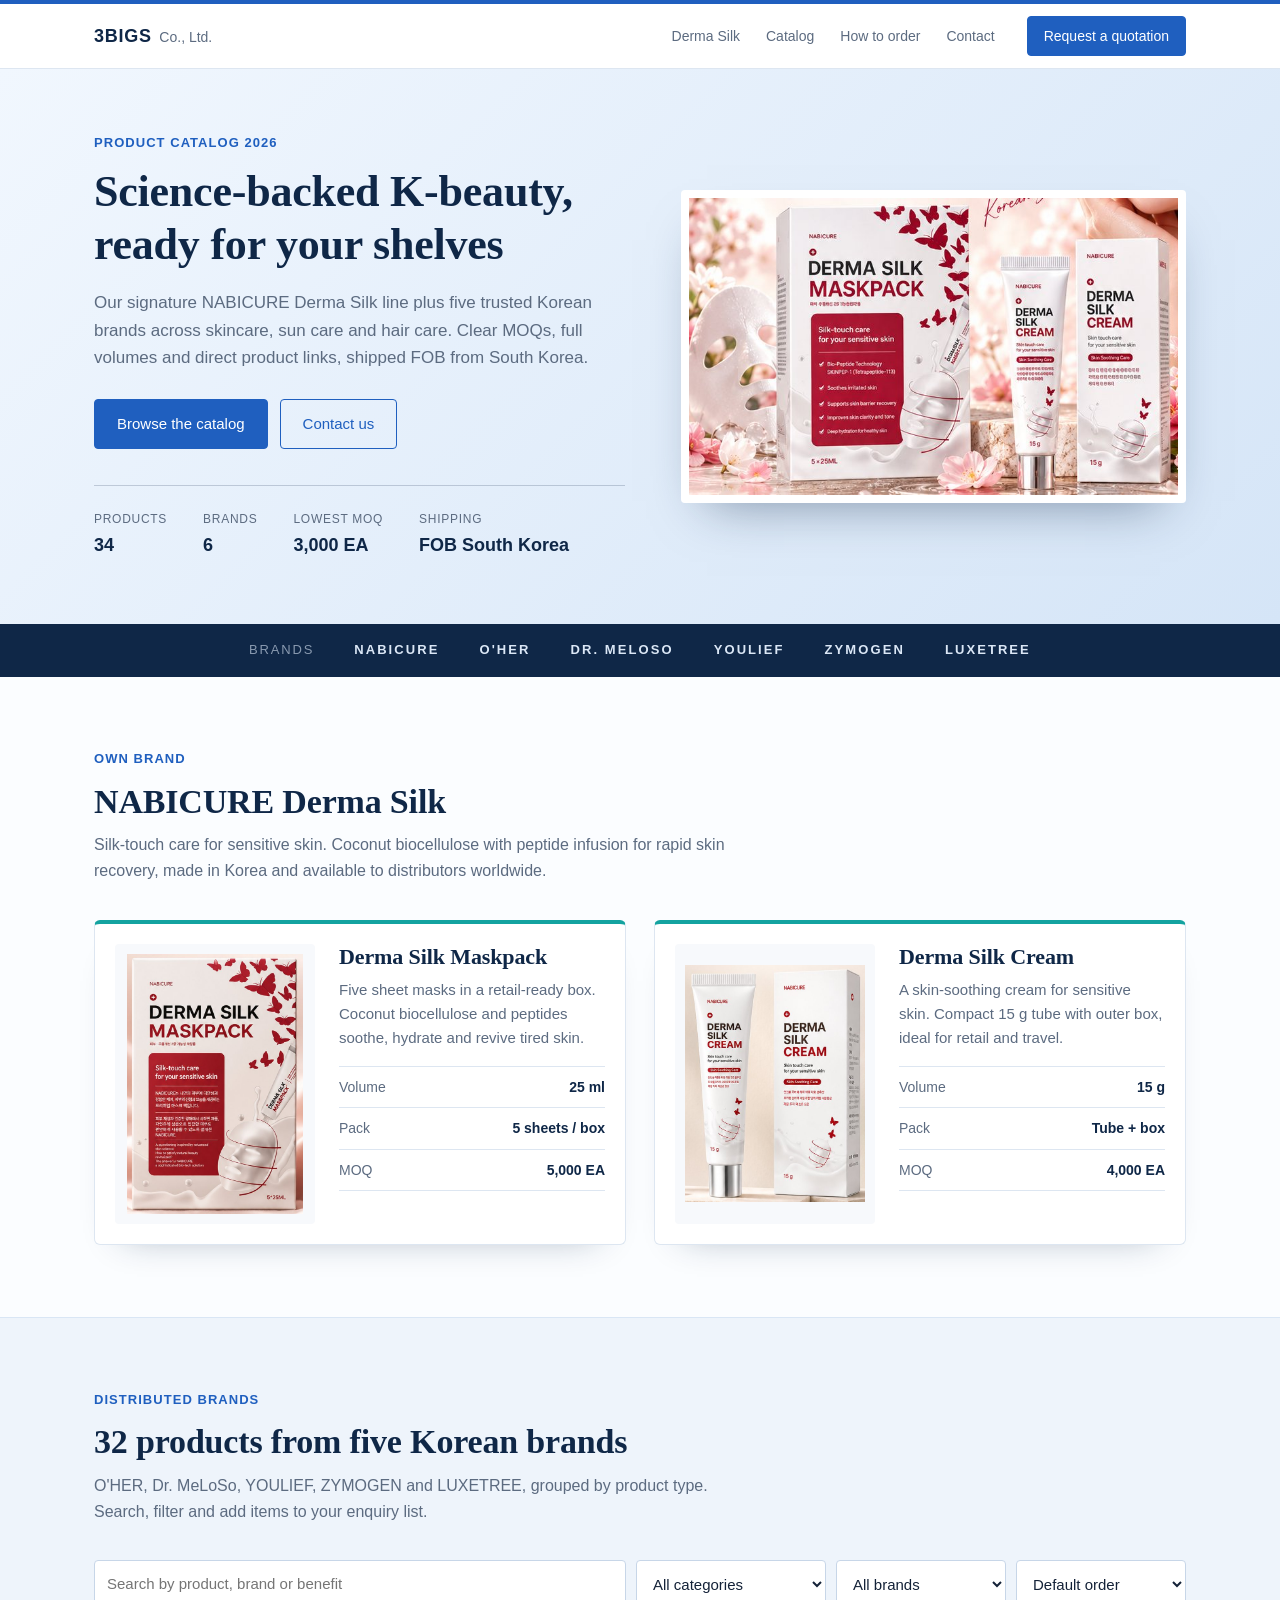
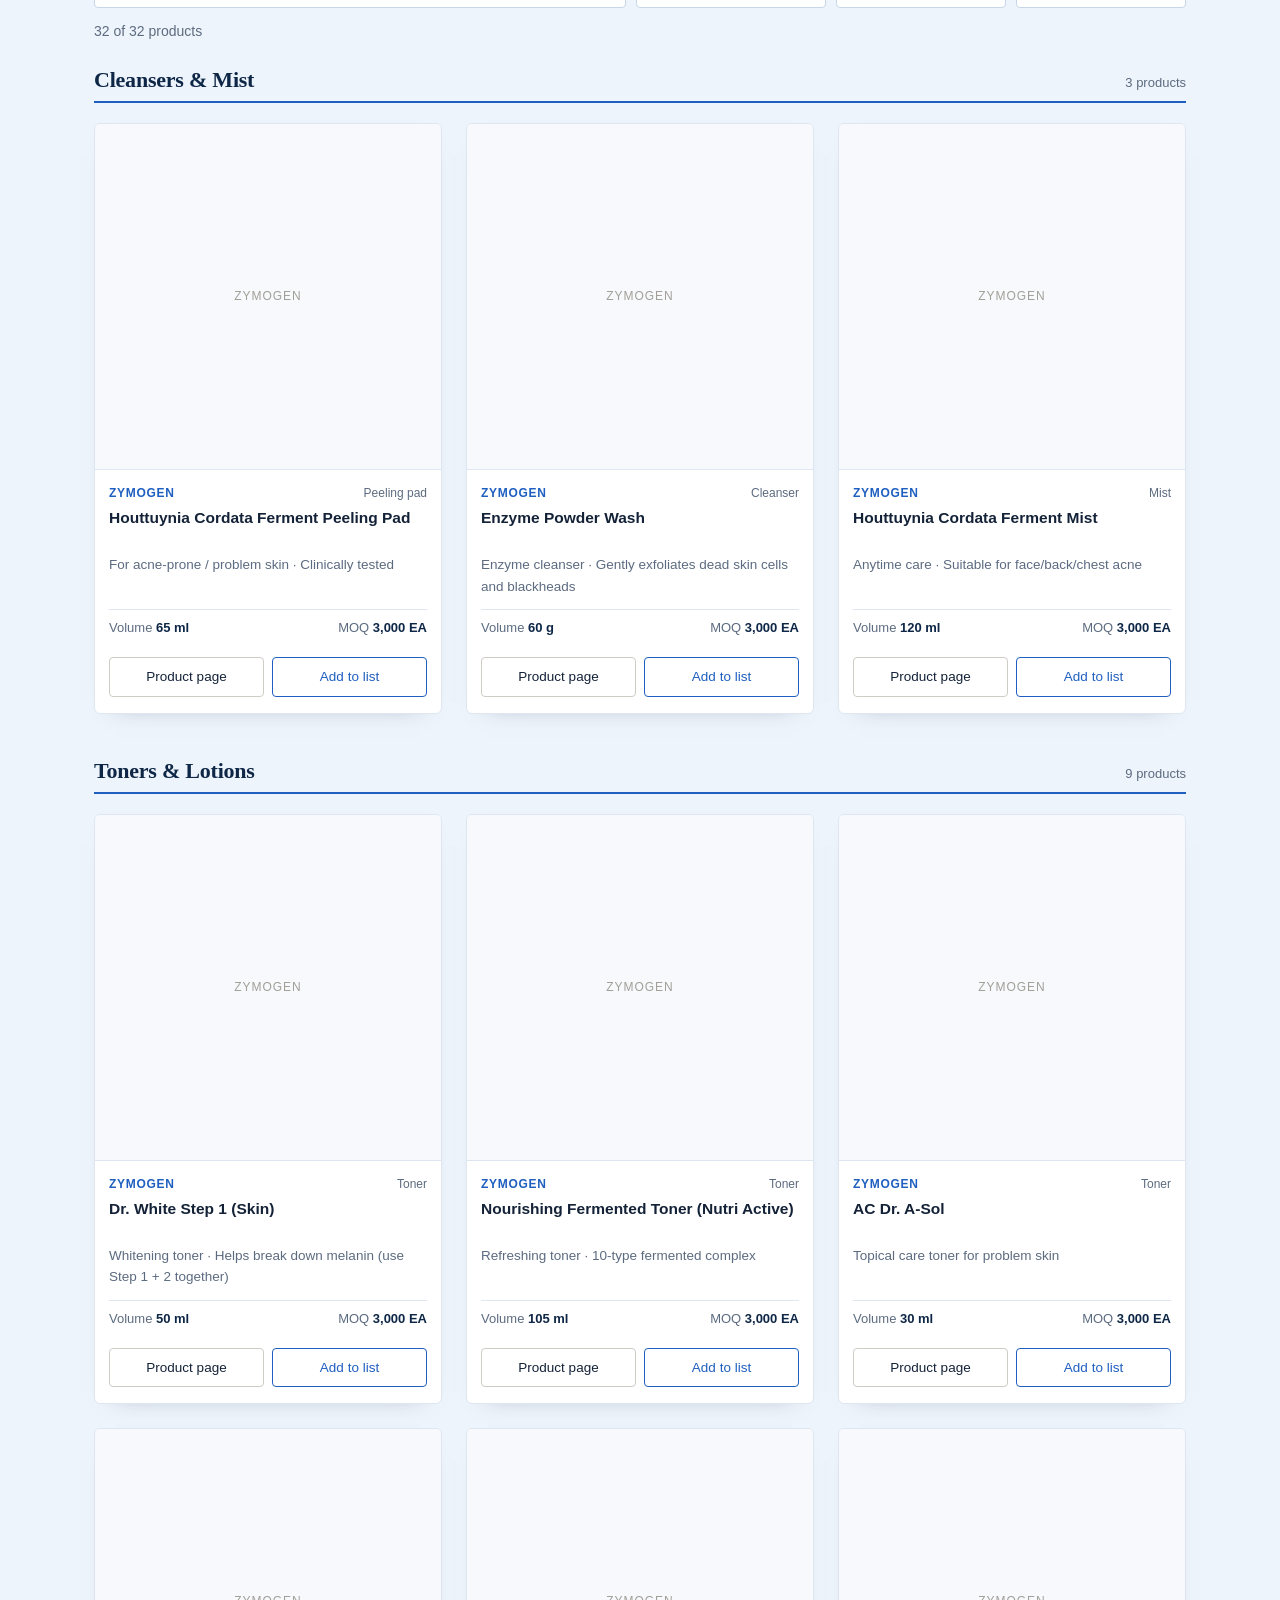
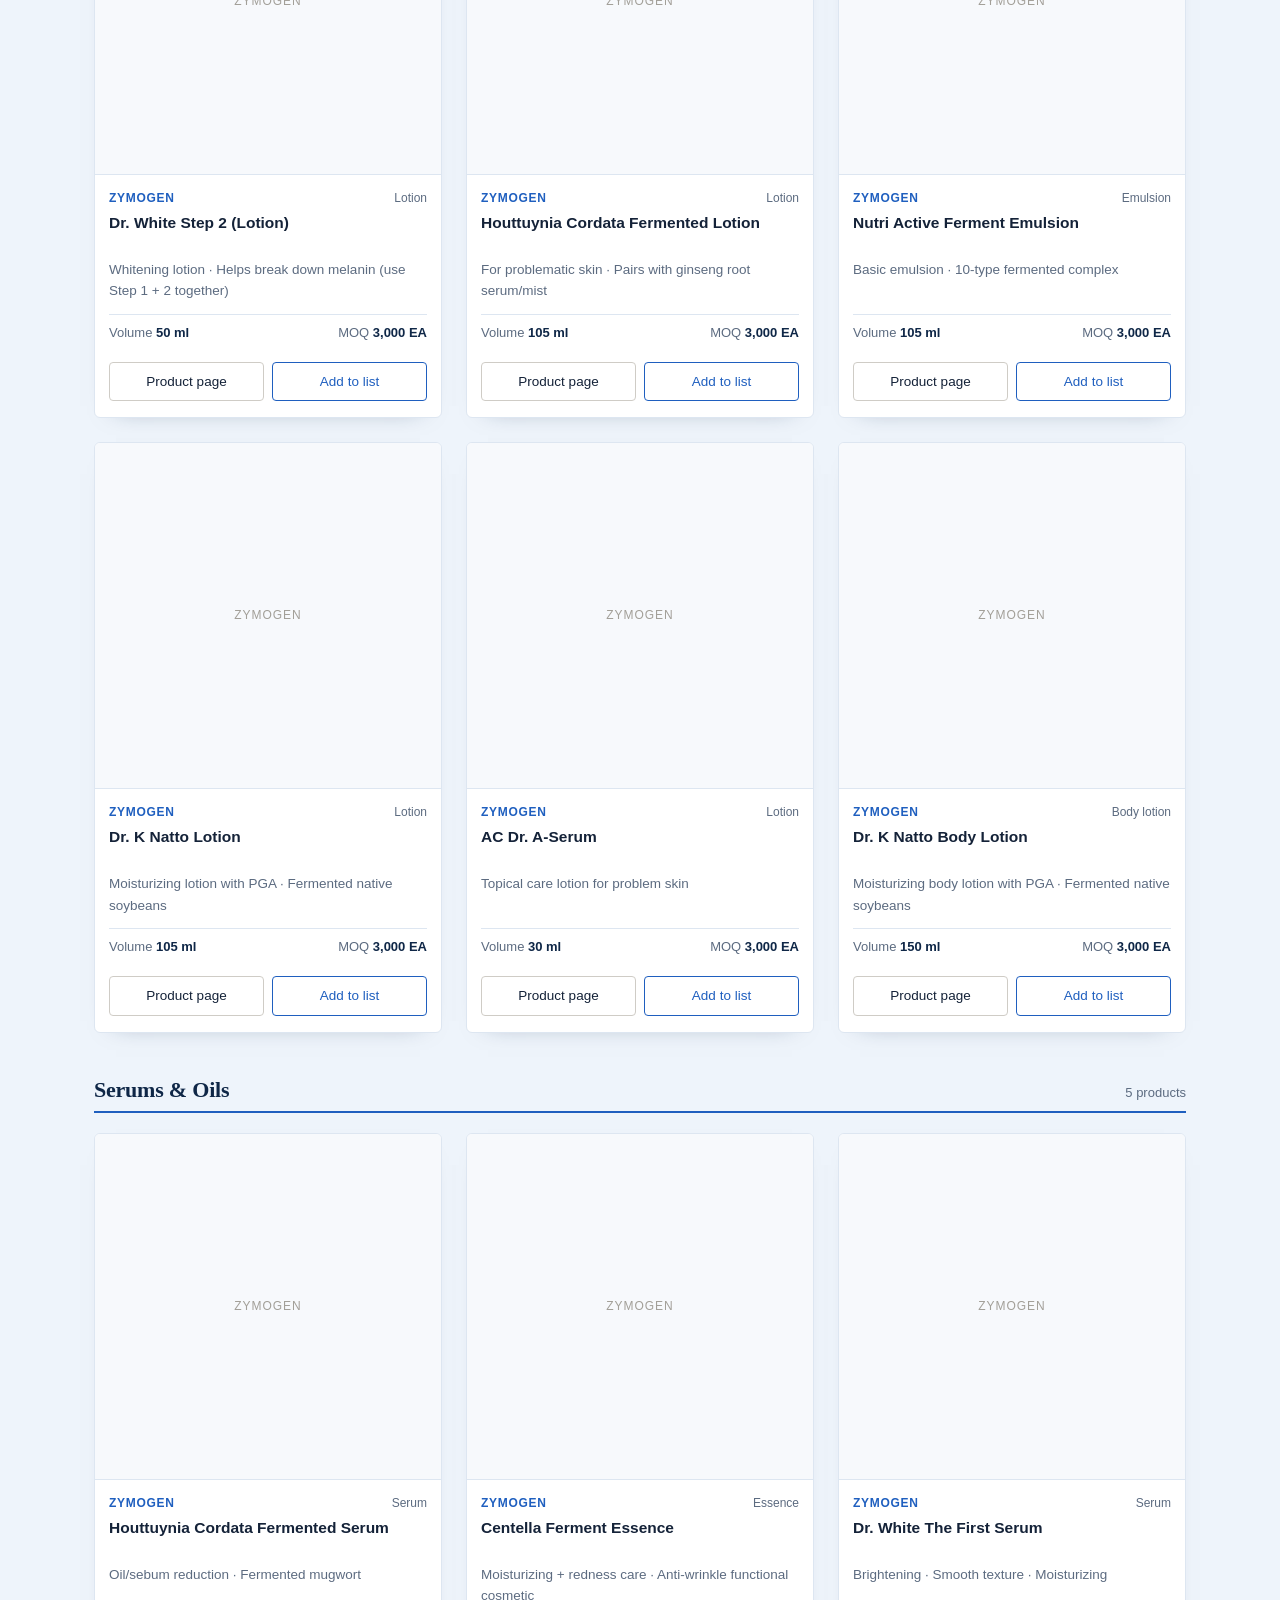
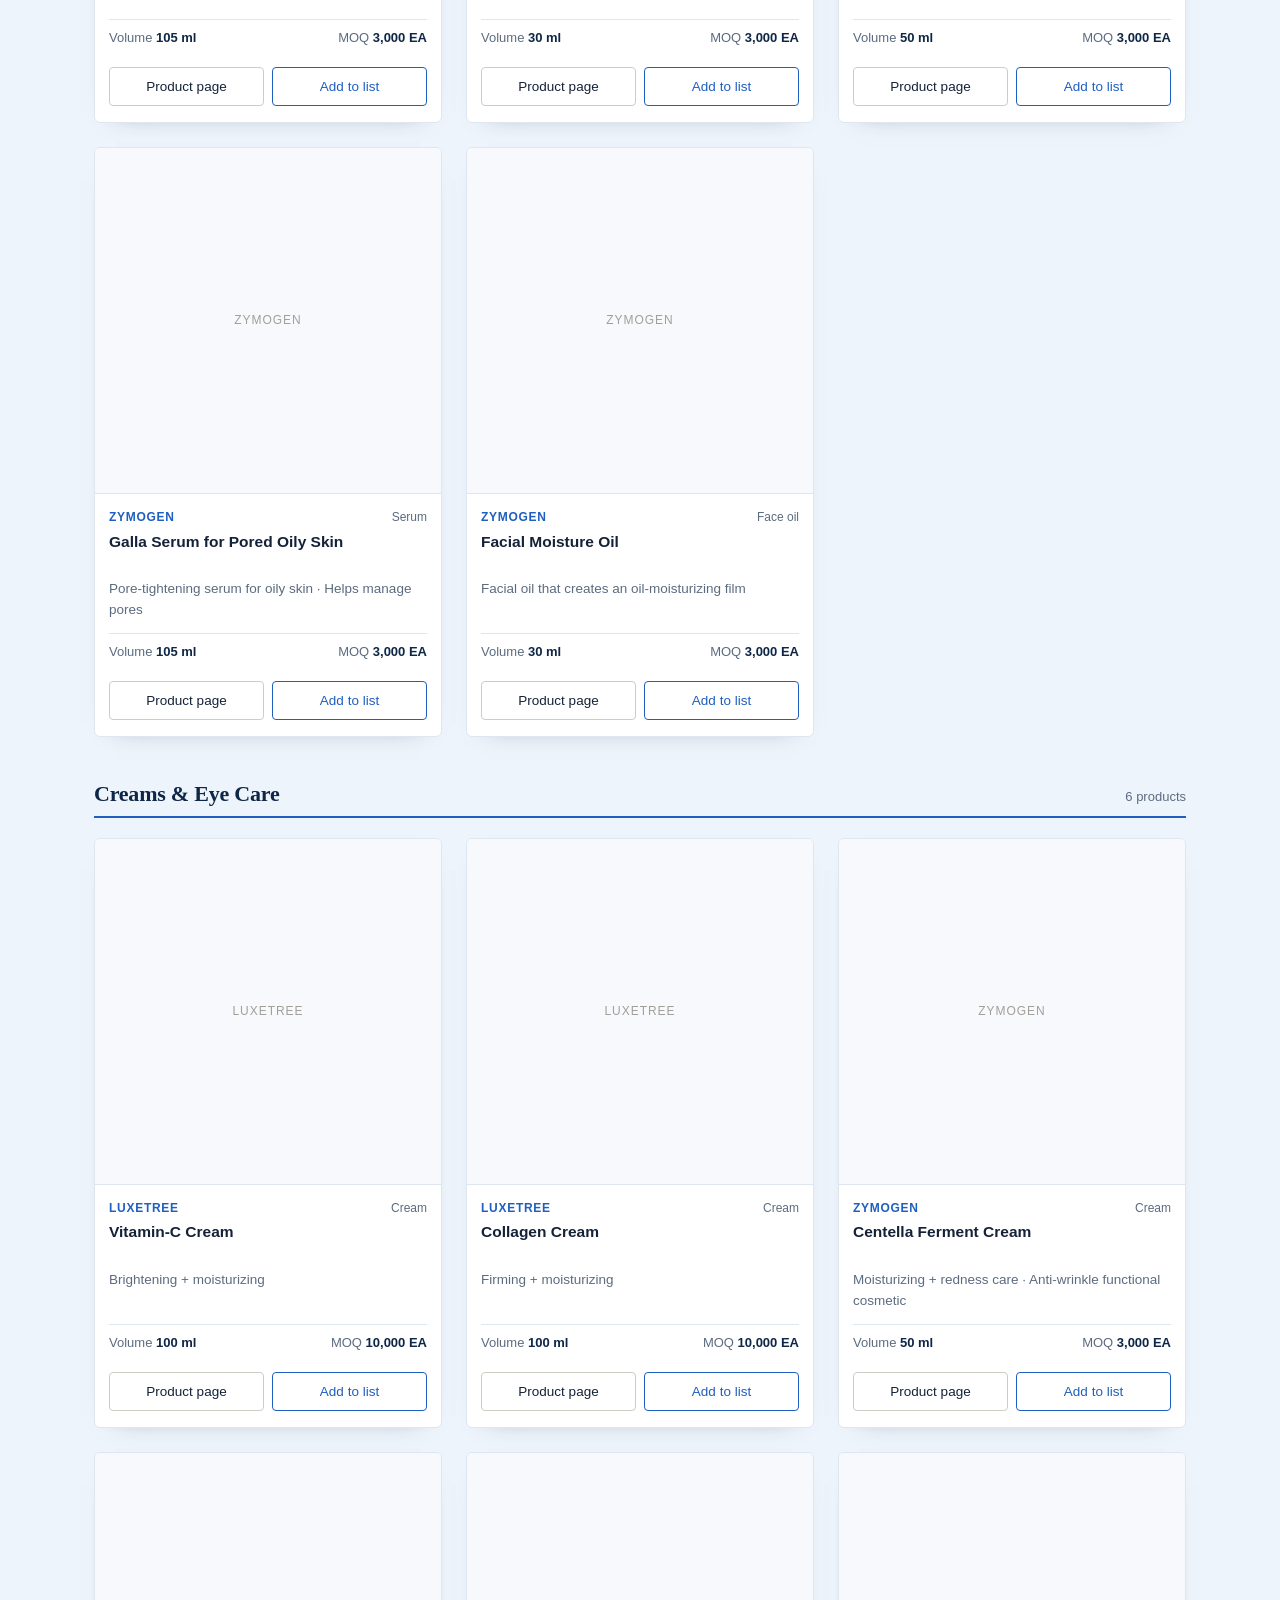
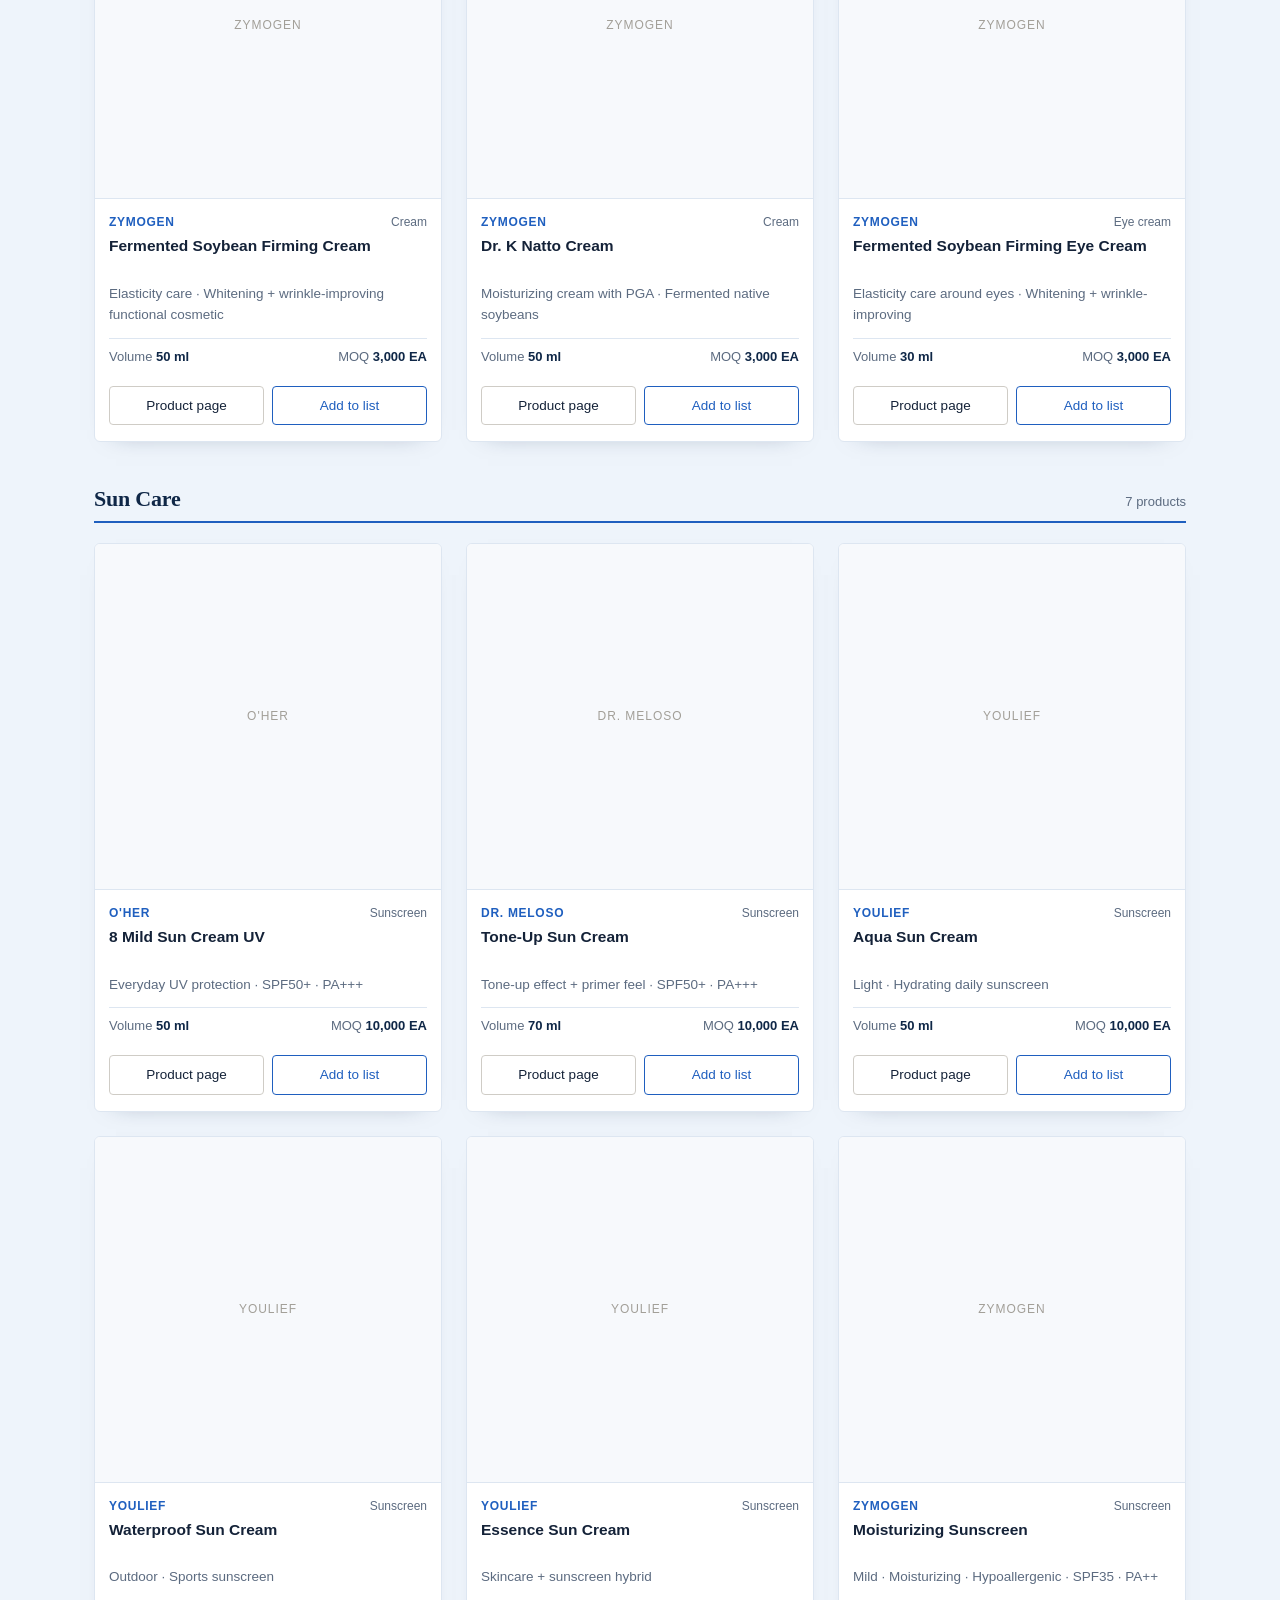
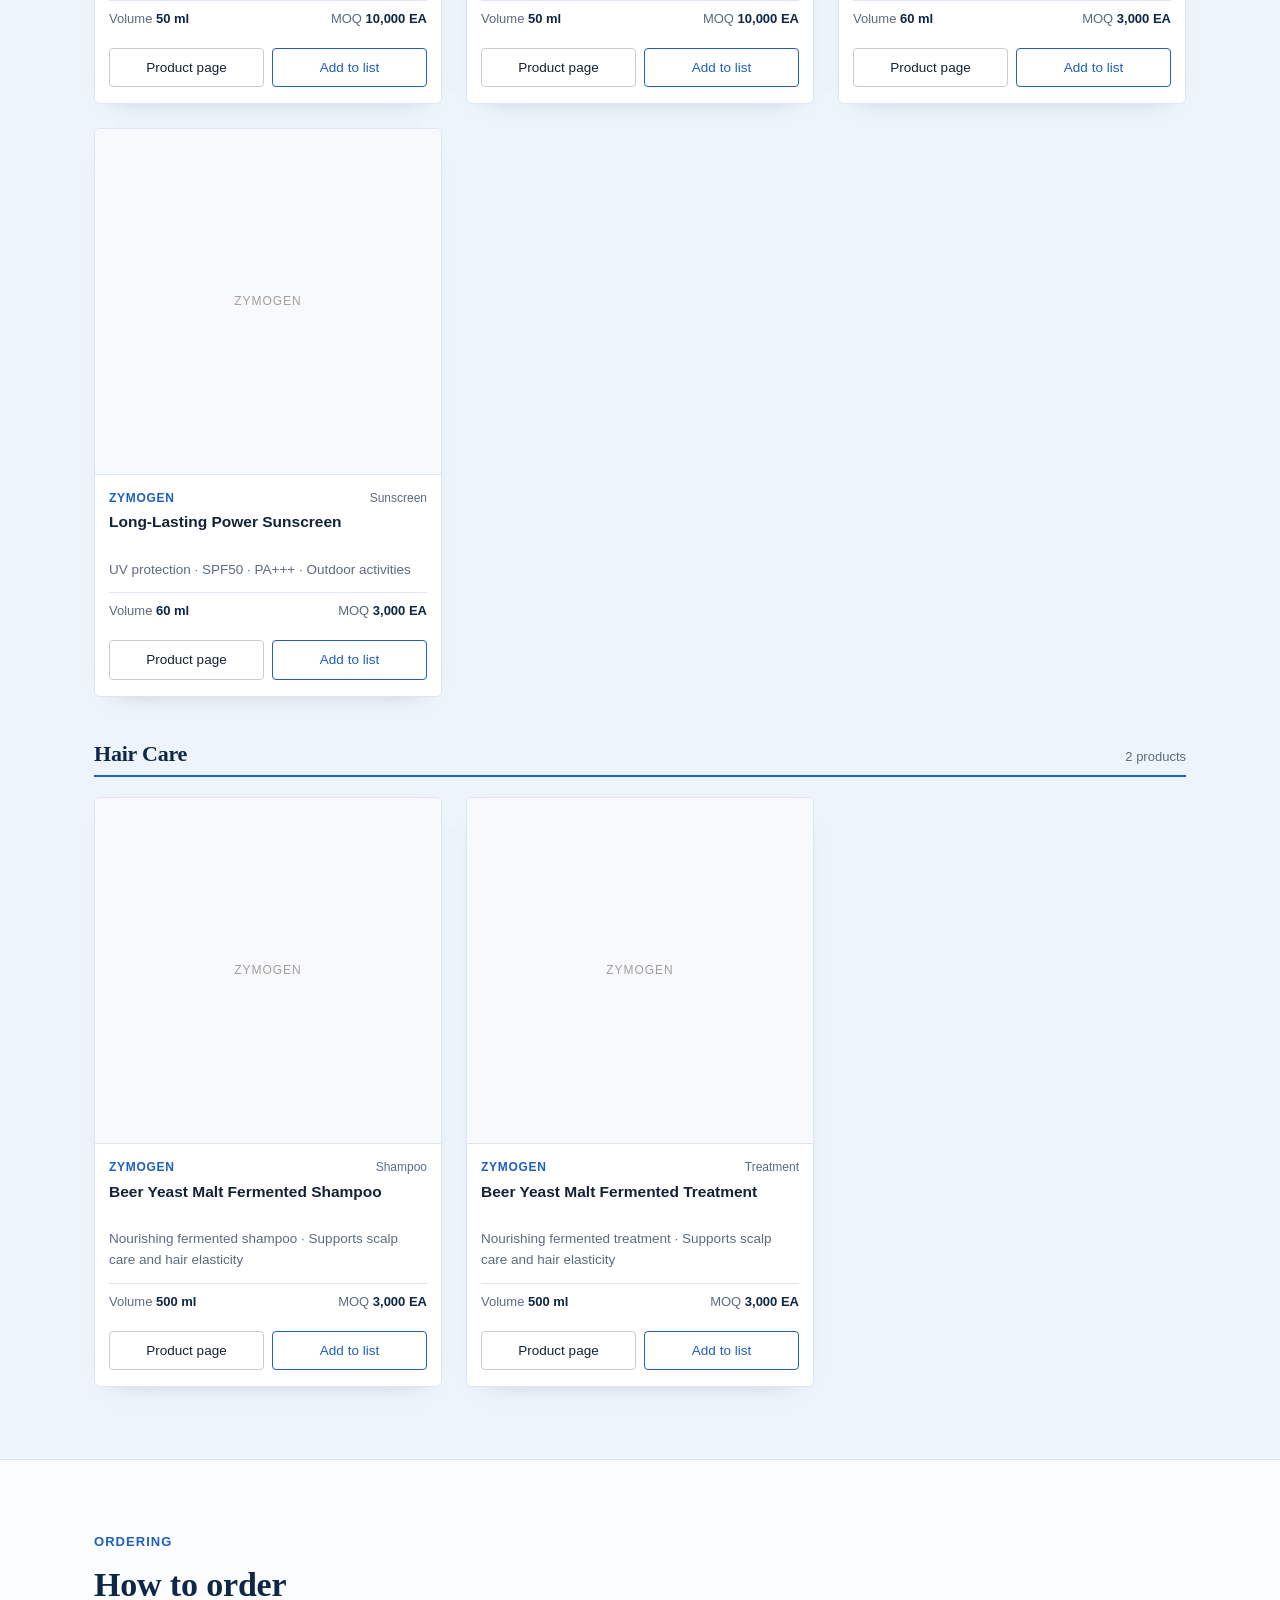
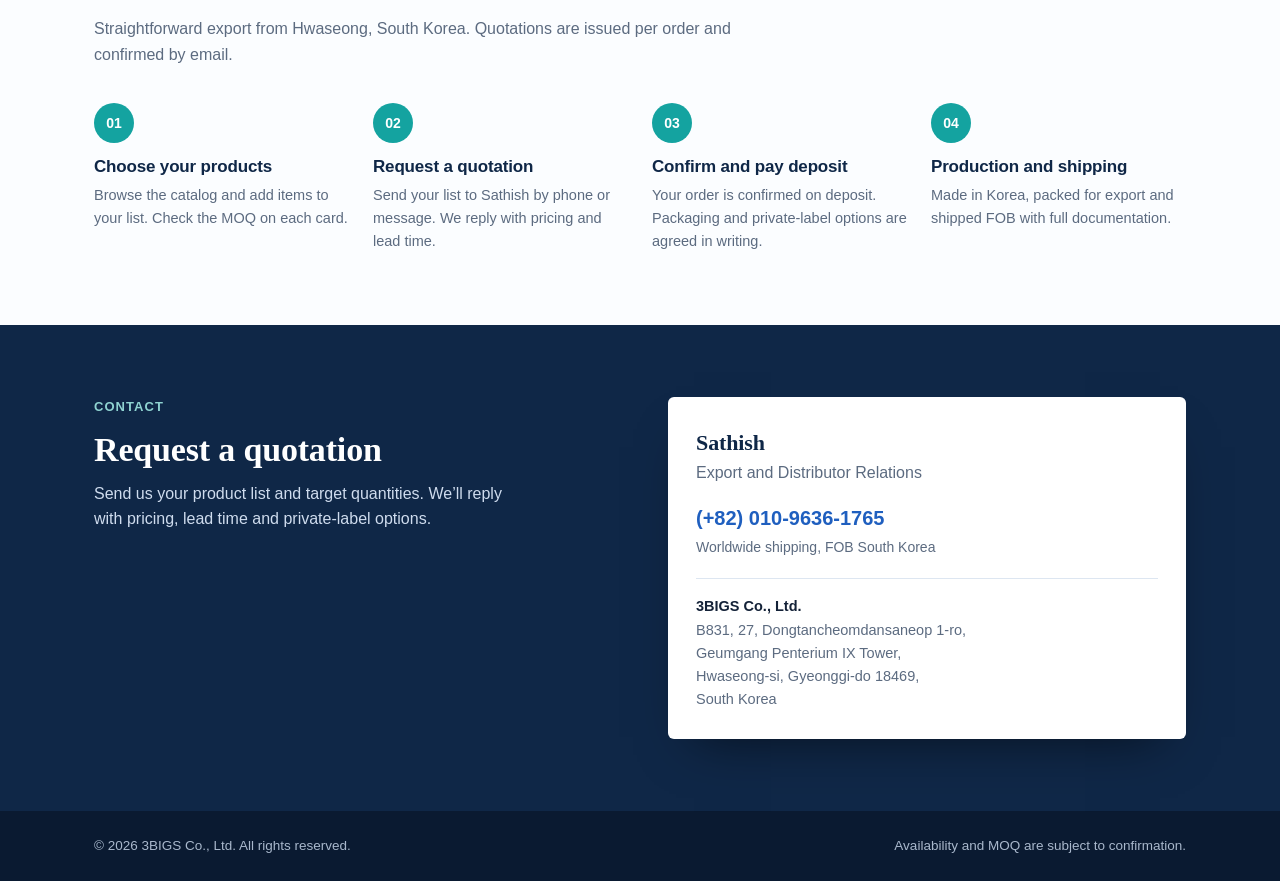
==== commit aec324f5: "Add files via upload" ====
--- a/cosmetics.html
+++ b/cosmetics.html
@@ -3,8 +3,8 @@
 <head>
 <meta charset="utf-8">
 <meta name="viewport" content="width=device-width, initial-scale=1">
-<title>3BIGS Co., Ltd. | Cosmetics Product Catalog 2026</title>
-<meta name="description" content="3BIGS Co., Ltd. cosmetics catalog 2026 for distributors: NABICURE Derma Silk plus O'HER, Dr. MeLoSo, YOULIEF, ZYMOGEN and LUXETREE. MOQ, volumes and product links.">
+<title>3BIGS | K-Beauty Distributor Catalog 2026</title>
+<meta name="description" content="Science-backed K-beauty for distributors. NABICURE Derma Silk plus O'HER, Dr. MeLoSo, YOULIEF, ZYMOGEN and LUXETREE: clear MOQs, volumes and product links, shipped FOB from South Korea.">
 <style>
 /* 3BIGS catalog - stylesheet
    Colors: change the variables below to re-theme the whole page. */
@@ -251,6 +251,12 @@
 .eyebrow{color:var(--accent)}
 #contact .contact-card .phone{color:var(--accent)}
 
+
+/* ---- product type label, equal card heights ---- */
+.card .tagrow{display:flex;align-items:baseline;justify-content:space-between;gap:8px;margin-bottom:4px}
+.card .tagrow .brand-name{margin:0}
+.card .type{font-size:12px;font-weight:500;color:var(--muted);white-space:nowrap}
+.card h4{min-height:2.6em}
 </style>
 </head>
 <body>
@@ -275,16 +281,16 @@
     <div class="container intro-grid">
       <div class="intro-text">
         <p class="eyebrow">Product Catalog 2026</p>
-        <h1>Korean cosmetics for distributors and private label</h1>
-        <p class="lede">Our own NABICURE Derma Silk range, together with selected Korean brands in sun care, creams, serums, cleansers and hair care. Every product lists its volume and minimum order quantity, with a link to the brand page.</p>
+        <h1>Science-backed K-beauty, ready for your shelves</h1>
+        <p class="lede">Our signature NABICURE Derma Silk line plus five trusted Korean brands across skincare, sun care and hair care. Clear MOQs, full volumes and direct product links, shipped FOB from South Korea.</p>
         <div class="actions">
-          <a class="btn" href="#catalog">View catalog</a>
+          <a class="btn" href="#catalog">Browse the catalog</a>
           <a class="btn btn-outline" href="#contact">Contact us</a>
         </div>
         <dl class="facts">
-          <div><dt>Products</dt><dd>37</dd></div>
-          <div><dt>Brands</dt><dd>6</dd></div>
-          <div><dt>Lowest MOQ</dt><dd>3,000 EA</dd></div>
+          <div><dt>Products</dt><dd class="n-products">34</dd></div>
+          <div><dt>Brands</dt><dd class="n-brands">6</dd></div>
+          <div><dt>Lowest MOQ</dt><dd class="n-moq">3,000 EA</dd></div>
           <div><dt>Shipping</dt><dd>FOB South Korea</dd></div>
         </dl>
       </div>
@@ -307,7 +313,7 @@
       <header class="section-head">
         <p class="eyebrow">Own brand</p>
         <h2>NABICURE Derma Silk</h2>
-        <p>Coconut biocellulose with peptide infusion for rapid skin recovery. Manufactured in Korea and available for distribution and private label.</p>
+        <p>Silk-touch care for sensitive skin. Coconut biocellulose with peptide infusion for rapid skin recovery, made in Korea and available to distributors worldwide.</p>
       </header>
 
       <div class="own-list">
@@ -315,7 +321,7 @@
           <figure><img src="[data-uri]" alt="Derma Silk Maskpack, 5 x 25 ml"></figure>
           <div class="own-body">
             <h3>Derma Silk Maskpack</h3>
-            <p>Face mask pack for skin and wrinkle improvement. Five sheets per box, retail-ready packaging.</p>
+            <p>Five sheet masks in a retail-ready box. Coconut biocellulose and peptides soothe, hydrate and revive tired skin.</p>
             <dl class="specs">
               <div><dt>Volume</dt><dd>25 ml</dd></div>
               <div><dt>Pack</dt><dd>5 sheets / box</dd></div>
@@ -328,7 +334,7 @@
           <figure><img src="[data-uri]" alt="Derma Silk Cream, 15 g"></figure>
           <div class="own-body">
             <h3>Derma Silk Cream</h3>
-            <p>Skin soothing cream for sensitive skin. Tube with outer box, suitable for retail and travel.</p>
+            <p>A skin-soothing cream for sensitive skin. Compact 15 g tube with outer box, ideal for retail and travel.</p>
             <dl class="specs">
               <div><dt>Volume</dt><dd>15 g</dd></div>
               <div><dt>Pack</dt><dd>Tube + box</dd></div>
@@ -345,8 +351,8 @@
     <div class="container">
       <header class="section-head">
         <p class="eyebrow">Distributed brands</p>
-        <h2>Product catalog</h2>
-        <p>O'HER, Dr. MeLoSo, YOULIEF, ZYMOGEN and LUXETREE. Select products to build an enquiry list.</p>
+        <h2><span class="n-dist">32</span> products from five Korean brands</h2>
+        <p>O'HER, Dr. MeLoSo, YOULIEF, ZYMOGEN and LUXETREE, grouped by product type. Search, filter and add items to your enquiry list.</p>
       </header>
 
       <div class="filters" role="search">
@@ -372,13 +378,13 @@
       <header class="section-head">
         <p class="eyebrow">Ordering</p>
         <h2>How to order</h2>
-        <p>Export from our Hwaseong office. Quotations are issued per order and confirmed by email.</p>
+        <p>Straightforward export from Hwaseong, South Korea. Quotations are issued per order and confirmed by email.</p>
       </header>
       <ol class="steps">
-        <li><h3>Select products</h3><p>Choose products and check the quantity against the MOQ shown for each item.</p></li>
+        <li><h3>Choose your products</h3><p>Browse the catalog and add items to your list. Check the MOQ on each card.</p></li>
         <li><h3>Request a quotation</h3><p>Send your list to Sathish by phone or message. We reply with pricing and lead time.</p></li>
-        <li><h3>Confirm and pay deposit</h3><p>The order is confirmed on deposit. Packaging and private label options are agreed in writing.</p></li>
-        <li><h3>Production and shipping</h3><p>Manufactured in Korea, packed for export and shipped FOB with full documentation.</p></li>
+        <li><h3>Confirm and pay deposit</h3><p>Your order is confirmed on deposit. Packaging and private-label options are agreed in writing.</p></li>
+        <li><h3>Production and shipping</h3><p>Made in Korea, packed for export and shipped FOB with full documentation.</p></li>
       </ol>
     </div>
   </section>
@@ -389,7 +395,7 @@
       <div>
         <p class="eyebrow">Contact</p>
         <h2>Request a quotation</h2>
-        <p class="contact-lede">Send us your product list and target quantities. We will reply with pricing, lead time and private label options.</p>
+        <p class="contact-lede">Send us your product list and target quantities. We’ll reply with pricing, lead time and private-label options.</p>
       </div>
       <div class="contact-card">
         <p class="name">Sathish</p>
@@ -431,59 +437,58 @@
 
 <script>
 /* Product data. Edit here to add, remove or change products.
-   'image' = file name (without extension) in the /images folder: .jpg, .jpeg, .png or .webp. */
+   img   = product photo link (used first)
+   image = backup file name (without extension) in the /cosmetics-images folder: .jpg, .jpeg, .png or .webp. */
 window.CATEGORIES = [
-  {id:'suncare',   name:'Sun Care'},
-  {id:'creams',    name:'Creams'},
-  {id:'serums',    name:'Serums & Toners'},
-  {id:'hair',      name:'Hair Care'},
-  {id:'cleansers', name:'Cleansers & Mist'},
-  {id:'spot',      name:'Targeted Care'}
+  {"id": "cleansers", "name": "Cleansers & Mist"},
+  {"id": "toners", "name": "Toners & Lotions"},
+  {"id": "serums", "name": "Serums & Oils"},
+  {"id": "creams", "name": "Creams & Eye Care"},
+  {"id": "suncare", "name": "Sun Care"},
+  {"id": "hair", "name": "Hair Care"}
 ];
 
 window.PRODUCTS = [
-  {"cat": "suncare", "brand": "O'HER", "name": "8 Mild Sun Cream UV", "desc": "Everyday UV protection · SPF50+ · PA+++", "vol": "50 ml", "moq": 10000, "url": "https://oher.co.kr/product/detail.html?product_no=37&cate_no=42&display_group=2", "image": "o-her-8-mild-sun-cream-uv", "note": ""},
-  {"cat": "suncare", "brand": "Dr. MeLoSo", "name": "Tone-Up Sun Cream", "desc": "Tone-up effect + primer feel · SPF50+ · PA+++", "vol": "70 ml", "moq": 10000, "url": "https://meloso.co.kr/product/%EB%8B%A5%ED%84%B0-%EB%A9%9C%EB%A1%9C%EC%86%8C-%ED%86%A4-%EC%97%85-%EB%A9%94%EC%9D%B4%ED%81%AC-%EC%97%85-%EB%B2%A0%EC%9D%B4%EC%8A%A4-%EC%84%A0-%ED%81%AC%EB%A6%BC-70ml/143/category/24/display/1/", "image": "dr-meloso-tone-up-sun-cream", "note": ""},
-  {"cat": "suncare", "brand": "YOULIEF", "name": "Aqua Sunblock", "desc": "Light · Hydrating daily sunscreen", "vol": "50 ml", "moq": 10000, "url": "https://m.youlief.com/category/sunscreen/113/", "image": "youlief-aqua-sunblock", "note": ""},
-  {"cat": "suncare", "brand": "YOULIEF", "name": "Youlief Waterproof Sunblock", "desc": "Outdoor · Sports sunscreen", "vol": "50 ml", "moq": 10000, "url": "https://m.youlief.com/category/sunscreen/113/", "image": "youlief-youlief-waterproof-sunblock", "note": ""},
-  {"cat": "suncare", "brand": "YOULIEF", "name": "Youlief Essence Sunblock", "desc": "Skincare + sunscreen hybrid", "vol": "50 ml", "moq": 10000, "url": "https://m.youlief.com/category/sunscreen/113/", "image": "youlief-youlief-essence-sunblock", "note": ""},
-  {"cat": "suncare", "brand": "ZYMOGEN", "name": "Houttuynia Cordata Ferment Sun Cream", "desc": "UV protection + skin tone correction · SPF27 · PA++", "vol": "40 ml", "moq": 3000, "url": "http://www.zymogen.co.kr/shop/shopdetail.html?branduid=4", "image": "zymogen-houttuynia-cordata-ferment-sun-cream", "note": ""},
-  {"cat": "suncare", "brand": "ZYMOGEN", "name": "Moisturizing Sunscreen", "desc": "Mild · Moisturizing · Hypoallergenic · SPF35 · PA++", "vol": "60 ml", "moq": 3000, "url": "http://www.zymogen.co.kr/shop/shopdetail.html?branduid=492668", "image": "zymogen-moisturizing-sunscreen", "note": ""},
-  {"cat": "suncare", "brand": "ZYMOGEN", "name": "Long-Lasting Power Sunscreen", "desc": "UV protection · SPF50 · PA+++ · Outdoor activities", "vol": "60 ml", "moq": 3000, "url": "http://www.zymogen.co.kr/shop/shopdetail.html?branduid=52", "image": "zymogen-long-lasting-power-sunscreen", "note": ""},
-  {"cat": "creams", "brand": "LUXETREE", "name": "Vitamin-C Cream", "desc": "Brightening + moisturizing", "vol": "100 ml", "moq": 10000, "url": null, "image": "luxetree-vitamin-c-cream", "note": "Private label"},
-  {"cat": "creams", "brand": "LUXETREE", "name": "Collagen Cream", "desc": "Firming + moisturizing", "vol": "100 ml", "moq": 10000, "url": null, "image": "luxetree-collagen-cream", "note": "Private label"},
-  {"cat": "creams", "brand": "ZYMOGEN", "name": "Centella Ferment Cream", "desc": "Moisturizing + redness care · Anti-wrinkle functional cosmetic", "vol": "50 ml", "moq": 3000, "url": "http://www.zymogen.co.kr/shop/shopdetail.html?branduid=473417", "image": "zymogen-centella-ferment-cream", "note": ""},
-  {"cat": "creams", "brand": "ZYMOGEN", "name": "Fermented Soybean Firming Cream", "desc": "Elasticity care · Whitening + wrinkle-improving functional cosmetic", "vol": "50 ml", "moq": 3000, "url": "http://www.zymogen.co.kr/shop/shopdetail.html?branduid=14", "image": "zymogen-fermented-soybean-firming-cream", "note": ""},
-  {"cat": "creams", "brand": "ZYMOGEN", "name": "Nutritional Fermented Cream (Nutri Active)", "desc": "Intensive nourishment · 10-type fermented complex", "vol": "50 ml", "moq": 3000, "url": "http://www.zymogen.co.kr/shop/shopdetail.html?branduid=452381", "image": "zymogen-nutritional-fermented-cream-nutri-active", "note": ""},
-  {"cat": "creams", "brand": "ZYMOGEN", "name": "Dr. K Natto Cream", "desc": "Moisturizing cream with PGA · Fermented native soybeans", "vol": "50 ml", "moq": 3000, "url": "http://www.zymogen.co.kr/shop/shopdetail.html?branduid=588428", "image": "zymogen-dr-k-natto-cream", "note": ""},
-  {"cat": "serums", "brand": "ZYMOGEN", "name": "Houttuynia Cordata Fermented Serum", "desc": "Oil/sebum reduction · Fermented mugwort", "vol": "105 ml", "moq": 3000, "url": "http://www.zymogen.co.kr/shop/shopdetail.html?branduid=53", "image": "zymogen-houttuynia-cordata-fermented-serum", "note": ""},
-  {"cat": "serums", "brand": "ZYMOGEN", "name": "Houttuynia Cordata Fermented Lotion", "desc": "For problematic skin · Pairs with ginseng root serum/mist", "vol": "105 ml", "moq": 3000, "url": "http://www.zymogen.co.kr/shop/shopdetail.html?branduid=69", "image": "zymogen-houttuynia-cordata-fermented-lotion", "note": ""},
-  {"cat": "serums", "brand": "ZYMOGEN", "name": "Centella Ferment Essence", "desc": "Moisturizing + redness care · Anti-wrinkle functional cosmetic", "vol": "30 ml", "moq": 3000, "url": "http://www.zymogen.co.kr/shop/shopdetail.html?branduid=70", "image": "zymogen-centella-ferment-essence", "note": ""},
-  {"cat": "serums", "brand": "ZYMOGEN", "name": "Dr. White The First Serum", "desc": "Brightening · Smooth texture · Moisturizing", "vol": "150 ml", "moq": 3000, "url": "http://www.zymogen.co.kr/shop/shopdetail.html?branduid=71", "image": "zymogen-dr-white-the-first-serum", "note": ""},
-  {"cat": "serums", "brand": "ZYMOGEN", "name": "Dr. White Step 1 (Skin)", "desc": "Whitening toner · Helps break down melanin (use Step 1 + 2 together)", "vol": "105 ml", "moq": 3000, "url": "http://www.zymogen.co.kr/shop/shopdetail.html?branduid=27", "image": "zymogen-dr-white-step-1-skin", "note": ""},
-  {"cat": "serums", "brand": "ZYMOGEN", "name": "Dr. White Step 2 (Lotion)", "desc": "Whitening lotion · Helps break down melanin (use Step 1 + 2 together)", "vol": "105 ml", "moq": 3000, "url": "http://www.zymogen.co.kr/shop/shopdetail.html?branduid=28", "image": "zymogen-dr-white-step-2-lotion", "note": ""},
-  {"cat": "serums", "brand": "ZYMOGEN", "name": "AC Dr. A-Sol", "desc": "Topical care toner for problem skin", "vol": "30 ml", "moq": 3000, "url": "http://www.zymogen.co.kr/shop/shopdetail.html?branduid=473417", "image": "zymogen-ac-dr-a-sol", "note": ""},
-  {"cat": "serums", "brand": "ZYMOGEN", "name": "AC Dr. A-Serum", "desc": "Topical care lotion for problem skin", "vol": "30 ml", "moq": 3000, "url": "http://www.zymogen.co.kr/shop/shopdetail.html?branduid=473415", "image": "zymogen-ac-dr-a-serum", "note": ""},
-  {"cat": "serums", "brand": "ZYMOGEN", "name": "Fermented Soybean Firming Serum", "desc": "Elasticity serum · Whitening + wrinkle-improving functional cosmetic", "vol": "105 ml", "moq": 3000, "url": "http://www.zymogen.co.kr/shop/shopdetail.html?branduid=12", "image": "zymogen-fermented-soybean-firming-serum", "note": ""},
-  {"cat": "serums", "brand": "ZYMOGEN", "name": "Fermented Soybean Firming Eye Cream", "desc": "Elasticity care around eyes · Whitening + wrinkle-improving", "vol": "30 ml", "moq": 3000, "url": "http://www.zymogen.co.kr/shop/shopdetail.html?branduid=13", "image": "zymogen-fermented-soybean-firming-eye-cream", "note": ""},
-  {"cat": "serums", "brand": "ZYMOGEN", "name": "Nourishing Fermented Toner (Nutri Active)", "desc": "Refreshing toner · 10-type fermented complex", "vol": "105 ml", "moq": 3000, "url": "http://www.zymogen.co.kr/shop/shopdetail.html?branduid=452462", "image": "zymogen-nourishing-fermented-toner-nutri-active", "note": ""},
-  {"cat": "serums", "brand": "ZYMOGEN", "name": "Nutri Active Ferment Emulsion", "desc": "Basic emulsion · 10-type fermented complex", "vol": "105 ml", "moq": 3000, "url": "http://www.zymogen.co.kr/shop/shopdetail.html?branduid=487018", "image": "zymogen-nutri-active-ferment-emulsion", "note": ""},
-  {"cat": "serums", "brand": "ZYMOGEN", "name": "Dr. K Natto Lotion", "desc": "Moisturizing lotion with PGA · Fermented native soybeans", "vol": "105 ml", "moq": 3000, "url": "http://www.zymogen.co.kr/shop/shopdetail.html?branduid=64", "image": "zymogen-dr-k-natto-lotion", "note": ""},
-  {"cat": "serums", "brand": "ZYMOGEN", "name": "Dr. K Natto Body Lotion", "desc": "Moisturizing body lotion with PGA · Fermented native soybeans", "vol": "150 ml", "moq": 3000, "url": "http://www.zymogen.co.kr/shop/shopdetail.html?branduid=647296", "image": "zymogen-dr-k-natto-body-lotion", "note": ""},
-  {"cat": "serums", "brand": "ZYMOGEN", "name": "Facial Moisture Oil", "desc": "Facial oil that creates an oil-moisturizing film", "vol": "30 ml", "moq": 3000, "url": "http://www.zymogen.co.kr/shop/shopdetail.html?branduid=603853", "image": "zymogen-facial-moisture-oil", "note": ""},
-  {"cat": "hair", "brand": "ZYMOGEN", "name": "Beer Yeast Malt Fermented Shampoo", "desc": "Nourishing fermented shampoo · Supports scalp care and hair elasticity", "vol": "500 ml", "moq": 3000, "url": "http://www.zymogen.co.kr/shop/shopdetail.html?branduid=1", "image": "zymogen-beer-yeast-malt-fermented-shampoo", "note": ""},
-  {"cat": "hair", "brand": "ZYMOGEN", "name": "Beer Yeast Malt Fermented Treatment", "desc": "Nourishing fermented treatment · Supports scalp care and hair elasticity", "vol": "500 ml", "moq": 3000, "url": "http://www.zymogen.co.kr/shop/shopdetail.html?branduid=72", "image": "zymogen-beer-yeast-malt-fermented-treatment", "note": ""},
-  {"cat": "cleansers", "brand": "ZYMOGEN", "name": "Houttuynia Cordata Ferment Peeling Pad", "desc": "For acne-prone / problem skin · Clinically tested", "vol": "65 ml", "moq": 3000, "url": "http://www.zymogen.co.kr/shop/shopdetail.html?branduid=603851", "image": "zymogen-houttuynia-cordata-ferment-peeling-pad", "note": ""},
-  {"cat": "cleansers", "brand": "ZYMOGEN", "name": "Enzyme Powder Wash", "desc": "Enzyme cleanser · Gently exfoliates dead skin cells and blackheads", "vol": "60 g", "moq": 3000, "url": null, "image": "zymogen-enzyme-powder-wash", "note": ""},
-  {"cat": "cleansers", "brand": "ZYMOGEN", "name": "Houttuynia Cordata Ferment Mist", "desc": "Anytime care · Suitable for face/back/chest acne", "vol": "120 ml", "moq": 3000, "url": null, "image": "zymogen-houttuynia-cordata-ferment-mist", "note": ""},
-  {"cat": "spot", "brand": "ZYMOGEN", "name": "Galla Serum for Pored Oily Skin", "desc": "Pore-tightening serum for oily skin · Helps manage pores", "vol": "105 ml", "moq": 3000, "url": null, "image": "zymogen-galla-serum-for-pored-oily-skin", "note": ""}
+  {"cat": "cleansers", "brand": "ZYMOGEN", "name": "Houttuynia Cordata Ferment Peeling Pad", "type": "Peeling pad", "desc": "For acne-prone / problem skin · Clinically tested", "vol": "65 ml", "moq": 3000, "url": "http://www.zymogen.co.kr/shop/shopdetail.html?branduid=603853", "img": "http://www.zymogen.co.kr/shopimages/zymogen/0030000000242.jpg?1732692965", "image": "zymogen-houttuynia-cordata-ferment-peeling-pad", "note": ""},
+  {"cat": "cleansers", "brand": "ZYMOGEN", "name": "Enzyme Powder Wash", "type": "Cleanser", "desc": "Enzyme cleanser · Gently exfoliates dead skin cells and blackheads", "vol": "60 g", "moq": 3000, "url": "http://www.zymogen.co.kr/shop/shopdetail.html?branduid=1", "img": "http://www.zymogen.co.kr/shopimages/zymogen/0080000000042.jpg?1573469849", "image": "zymogen-enzyme-powder-wash", "note": ""},
+  {"cat": "cleansers", "brand": "ZYMOGEN", "name": "Houttuynia Cordata Ferment Mist", "type": "Mist", "desc": "Anytime care · Suitable for face/back/chest acne", "vol": "120 ml", "moq": 3000, "url": "http://www.zymogen.co.kr/shop/shopdetail.html?branduid=72", "img": "http://www.zymogen.co.kr/shopimages/zymogen/0040000000292.jpg?1746776050", "image": "zymogen-houttuynia-cordata-ferment-mist", "note": ""},
+  {"cat": "toners", "brand": "ZYMOGEN", "name": "Dr. White Step 1 (Skin)", "type": "Toner", "desc": "Whitening toner · Helps break down melanin (use Step 1 + 2 together)", "vol": "50 ml", "moq": 3000, "url": "http://www.zymogen.co.kr/shop/shopdetail.html?branduid=70", "img": "http://www.zymogen.co.kr/shopimages/zymogen/0040000000022.jpg?1770783259", "image": "zymogen-dr-white-step-1-skin", "note": ""},
+  {"cat": "toners", "brand": "ZYMOGEN", "name": "Nourishing Fermented Toner (Nutri Active)", "type": "Toner", "desc": "Refreshing toner · 10-type fermented complex", "vol": "105 ml", "moq": 3000, "url": "http://www.zymogen.co.kr/shop/shopdetail.html?branduid=12", "img": "http://www.zymogen.co.kr/shopimages/zymogen/0040000000242.jpg?1727404866", "image": "zymogen-nourishing-fermented-toner-nutri-active", "note": ""},
+  {"cat": "toners", "brand": "ZYMOGEN", "name": "AC Dr. A-Sol", "type": "Toner", "desc": "Topical care toner for problem skin", "vol": "30 ml", "moq": 3000, "url": "http://www.zymogen.co.kr/shop/shopdetail.html?branduid=27", "img": "http://www.zymogen.co.kr/shopimages/zymogen/0040000000102.jpg?1529547928", "image": "zymogen-ac-dr-a-sol", "note": ""},
+  {"cat": "toners", "brand": "ZYMOGEN", "name": "Dr. White Step 2 (Lotion)", "type": "Lotion", "desc": "Whitening lotion · Helps break down melanin (use Step 1 + 2 together)", "vol": "50 ml", "moq": 3000, "url": "http://www.zymogen.co.kr/shop/shopdetail.html?branduid=71", "img": "http://www.zymogen.co.kr/shopimages/zymogen/0060000000182.jpg?1770783506", "image": "zymogen-dr-white-step-2-lotion", "note": ""},
+  {"cat": "toners", "brand": "ZYMOGEN", "name": "Houttuynia Cordata Fermented Lotion", "type": "Lotion", "desc": "For problematic skin · Pairs with ginseng root serum/mist", "vol": "105 ml", "moq": 3000, "url": "http://www.zymogen.co.kr/shop/shopdetail.html?branduid=73", "img": "http://www.zymogen.co.kr/shopimages/zymogen/0060000000152.jpg?1789112363", "image": "zymogen-houttuynia-cordata-fermented-lotion", "note": ""},
+  {"cat": "toners", "brand": "ZYMOGEN", "name": "Nutri Active Ferment Emulsion", "type": "Emulsion", "desc": "Basic emulsion · 10-type fermented complex", "vol": "105 ml", "moq": 3000, "url": "http://www.zymogen.co.kr/shop/shopdetail.html?branduid=13", "img": "http://www.zymogen.co.kr/shopimages/zymogen/0060000000172.jpg?1727404884", "image": "zymogen-nutri-active-ferment-emulsion", "note": ""},
+  {"cat": "toners", "brand": "ZYMOGEN", "name": "Dr. K Natto Lotion", "type": "Lotion", "desc": "Moisturizing lotion with PGA · Fermented native soybeans", "vol": "105 ml", "moq": 3000, "url": "http://www.zymogen.co.kr/shop/shopdetail.html?branduid=452462", "img": "http://www.zymogen.co.kr/shopimages/zymogen/0060000000232.jpg?1684482023", "image": "zymogen-dr-k-natto-lotion", "note": ""},
+  {"cat": "toners", "brand": "ZYMOGEN", "name": "AC Dr. A-Serum", "type": "Lotion", "desc": "Topical care lotion for problem skin", "vol": "30 ml", "moq": 3000, "url": "http://www.zymogen.co.kr/shop/shopdetail.html?branduid=28", "img": "http://www.zymogen.co.kr/shopimages/zymogen/0050000000062.png?1536139763", "image": "zymogen-ac-dr-a-serum", "note": ""},
+  {"cat": "toners", "brand": "ZYMOGEN", "name": "Dr. K Natto Body Lotion", "type": "Body lotion", "desc": "Moisturizing body lotion with PGA · Fermented native soybeans", "vol": "150 ml", "moq": 3000, "url": "http://www.zymogen.co.kr/shop/shopdetail.html?branduid=487018", "img": "http://www.zymogen.co.kr/shopimages/zymogen/0270000000032.jpg?1400817788", "image": "zymogen-dr-k-natto-body-lotion", "note": ""},
+  {"cat": "serums", "brand": "ZYMOGEN", "name": "Houttuynia Cordata Fermented Serum", "type": "Serum", "desc": "Oil/sebum reduction · Fermented mugwort", "vol": "105 ml", "moq": 3000, "url": "http://www.zymogen.co.kr/shop/shopdetail.html?branduid=49", "img": "http://www.zymogen.co.kr/shopimages/zymogen/0050000000142.jpg?1732694819", "image": "zymogen-houttuynia-cordata-fermented-serum", "note": ""},
+  {"cat": "serums", "brand": "ZYMOGEN", "name": "Centella Ferment Essence", "type": "Essence", "desc": "Moisturizing + redness care · Anti-wrinkle functional cosmetic", "vol": "30 ml", "moq": 3000, "url": "http://www.zymogen.co.kr/shop/shopdetail.html?branduid=53", "img": "http://www.zymogen.co.kr/shopimages/zymogen/0050000000052.jpg?1400817035", "image": "zymogen-centella-ferment-essence", "note": ""},
+  {"cat": "serums", "brand": "ZYMOGEN", "name": "Dr. White The First Serum", "type": "Serum", "desc": "Brightening · Smooth texture · Moisturizing", "vol": "50 ml", "moq": 3000, "url": "http://www.zymogen.co.kr/shop/shopdetail.html?branduid=69", "img": "http://www.zymogen.co.kr/shopimages/zymogen/0040000000252.jpg?1485826848", "image": "zymogen-dr-white-the-first-serum", "note": ""},
+  {"cat": "serums", "brand": "ZYMOGEN", "name": "Galla Serum for Pored Oily Skin", "type": "Serum", "desc": "Pore-tightening serum for oily skin · Helps manage pores", "vol": "105 ml", "moq": 3000, "url": "http://www.zymogen.co.kr/shop/shopdetail.html?branduid=603851", "img": "http://www.zymogen.co.kr/shopimages/zymogen/0050000000122.jpg?1684482135", "image": "zymogen-galla-serum-for-pored-oily-skin", "note": ""},
+  {"cat": "serums", "brand": "ZYMOGEN", "name": "Facial Moisture Oil", "type": "Face oil", "desc": "Facial oil that creates an oil-moisturizing film", "vol": "30 ml", "moq": 3000, "url": "http://www.zymogen.co.kr/shop/shopdetail.html?branduid=64", "img": "http://www.zymogen.co.kr/shopimages/zymogen/0030000000103.jpg?1400806845", "image": "zymogen-facial-moisture-oil", "note": ""},
+  {"cat": "creams", "brand": "LUXETREE", "name": "Vitamin-C Cream", "type": "Cream", "desc": "Brightening + moisturizing", "vol": "100 ml", "moq": 10000, "url": "https://www.beauadd.com/product/luxetree-vitamin-c-brightening-cream/1400/category/322/display/1/", "img": "https://www.beauadd.com/web/product/big/202512/38f831e8d80d887ba1cae5a03bda3fc4.jpg", "image": "luxetree-vitamin-c-cream", "note": "Private label"},
+  {"cat": "creams", "brand": "LUXETREE", "name": "Collagen Cream", "type": "Cream", "desc": "Firming + moisturizing", "vol": "100 ml", "moq": 10000, "url": "https://www.beauadd.com/product/luxetree-collagen-moisturizing-cream/1399/category/322/display/1/", "img": "https://www.beauadd.com/web/product/big/202512/b5c5b82a6b041914496bc32c0165dd19.jpg", "image": "luxetree-collagen-cream", "note": "Private label"},
+  {"cat": "creams", "brand": "ZYMOGEN", "name": "Centella Ferment Cream", "type": "Cream", "desc": "Moisturizing + redness care · Anti-wrinkle functional cosmetic", "vol": "50 ml", "moq": 3000, "url": "http://www.zymogen.co.kr/shop/shopdetail.html?branduid=52", "img": "http://www.zymogen.co.kr/shopimages/zymogen/0070000000062.jpg?1719982767", "image": "zymogen-centella-ferment-cream", "note": ""},
+  {"cat": "creams", "brand": "ZYMOGEN", "name": "Fermented Soybean Firming Cream", "type": "Cream", "desc": "Elasticity care · Whitening + wrinkle-improving functional cosmetic", "vol": "50 ml", "moq": 3000, "url": "http://www.zymogen.co.kr/shop/shopdetail.html?branduid=512229", "img": "http://www.zymogen.co.kr/shopimages/zymogen/0070000000212.jpg?1666702724", "image": "zymogen-fermented-soybean-firming-cream", "note": ""},
+  {"cat": "creams", "brand": "ZYMOGEN", "name": "Dr. K Natto Cream", "type": "Cream", "desc": "Moisturizing cream with PGA · Fermented native soybeans", "vol": "50 ml", "moq": 3000, "url": "http://www.zymogen.co.kr/shop/shopdetail.html?branduid=452381", "img": "http://www.zymogen.co.kr/shopimages/zymogen/0070000000222.jpg?1496628897", "image": "zymogen-dr-k-natto-cream", "note": ""},
+  {"cat": "creams", "brand": "ZYMOGEN", "name": "Fermented Soybean Firming Eye Cream", "type": "Eye cream", "desc": "Elasticity care around eyes · Whitening + wrinkle-improving", "vol": "30 ml", "moq": 3000, "url": "http://www.zymogen.co.kr/shop/shopdetail.html?branduid=473415", "img": "http://www.zymogen.co.kr/shopimages/zymogen/0030000000212.jpg?1666702633", "image": "zymogen-fermented-soybean-firming-eye-cream", "note": ""},
+  {"cat": "suncare", "brand": "O'HER", "name": "8 Mild Sun Cream UV", "type": "Sunscreen", "desc": "Everyday UV protection · SPF50+ · PA+++", "vol": "50 ml", "moq": 10000, "url": "https://oher.co.kr/product/detail.html?product_no=37&cate_no=42&display_group=2", "img": "https://ecimg.cafe24img.com/pg415b62306841028/oher/web/product/big/20260625/adf84781f788fce0caaa271bf48efc56.jpg", "image": "o-her-8-mild-sun-cream-uv", "note": ""},
+  {"cat": "suncare", "brand": "Dr. MeLoSo", "name": "Tone-Up Sun Cream", "type": "Sunscreen", "desc": "Tone-up effect + primer feel · SPF50+ · PA+++", "vol": "70 ml", "moq": 10000, "url": "https://meloso.co.kr/product/%EB%8B%A5%ED%84%B0-%EB%A9%9C%EB%A1%9C%EC%86%8C-%ED%86%A4-%EC%97%85-%EB%A9%94%EC%9D%B4%ED%81%AC-%EC%97%85-%EB%B2%A0%EC%9D%B4%EC%8A%A4-%EC%84%A0-%ED%81%AC%EB%A6%BC-70ml/143/category/24/display/1/", "img": "https://meloso.co.kr/web/product/medium/202504/a61b86f2b65fb0d1dbb9571a84a2fc3e.jpg", "image": "dr-meloso-tone-up-sun-cream", "note": ""},
+  {"cat": "suncare", "brand": "YOULIEF", "name": "Aqua Sun Cream", "type": "Sunscreen", "desc": "Light · Hydrating daily sunscreen", "vol": "50 ml", "moq": 10000, "url": "https://m.youlief.com/category/sunscreen/113/", "img": "https://m.youlief.com/web/product/big/202602/377515236c59dcb1278f206750baf62e.jpg", "image": "youlief-aqua-sun-cream", "note": ""},
+  {"cat": "suncare", "brand": "YOULIEF", "name": "Waterproof Sun Cream", "type": "Sunscreen", "desc": "Outdoor · Sports sunscreen", "vol": "50 ml", "moq": 10000, "url": "https://m.youlief.com/category/sunscreen/113/", "img": "https://m.youlief.com/web/product/big/202602/76fc33395f4c6c6f9be513990bf3d588.jpg", "image": "youlief-waterproof-sun-cream", "note": ""},
+  {"cat": "suncare", "brand": "YOULIEF", "name": "Essence Sun Cream", "type": "Sunscreen", "desc": "Skincare + sunscreen hybrid", "vol": "50 ml", "moq": 10000, "url": "https://m.youlief.com/category/sunscreen/113/", "img": "https://m.youlief.com/web/product/big/202602/621a2828aac24505984ece8d531babb2.jpg", "image": "youlief-essence-sun-cream", "note": ""},
+  {"cat": "suncare", "brand": "ZYMOGEN", "name": "Moisturizing Sunscreen", "type": "Sunscreen", "desc": "Mild · Moisturizing · Hypoallergenic · SPF35 · PA++", "vol": "60 ml", "moq": 3000, "url": "http://www.zymogen.co.kr/shop/shopdetail.html?branduid=4", "img": "http://www.zymogen.co.kr/shopimages/zymogen/0030000000202.jpg?1529548203", "image": "zymogen-moisturizing-sunscreen", "note": ""},
+  {"cat": "suncare", "brand": "ZYMOGEN", "name": "Long-Lasting Power Sunscreen", "type": "Sunscreen", "desc": "UV protection · SPF50 · PA+++ · Outdoor activities", "vol": "60 ml", "moq": 3000, "url": "http://www.zymogen.co.kr/shop/shopdetail.html?branduid=492668", "img": "http://www.zymogen.co.kr/shopimages/zymogen/0030000000192.jpg?1400818445", "image": "zymogen-long-lasting-power-sunscreen", "note": ""},
+  {"cat": "hair", "brand": "ZYMOGEN", "name": "Beer Yeast Malt Fermented Shampoo", "type": "Shampoo", "desc": "Nourishing fermented shampoo · Supports scalp care and hair elasticity", "vol": "500 ml", "moq": 3000, "url": "http://www.zymogen.co.kr/shop/shopdetail.html?branduid=647208", "img": "http://www.zymogen.co.kr/shopimages/zymogen/0270000000012.jpg?1761726038", "image": "zymogen-beer-yeast-malt-fermented-shampoo", "note": ""},
+  {"cat": "hair", "brand": "ZYMOGEN", "name": "Beer Yeast Malt Fermented Treatment", "type": "Treatment", "desc": "Nourishing fermented treatment · Supports scalp care and hair elasticity", "vol": "500 ml", "moq": 3000, "url": "http://www.zymogen.co.kr/shop/shopdetail.html?branduid=647296", "img": "http://www.zymogen.co.kr/shopimages/zymogen/0270000000022.jpg?1555291188", "image": "zymogen-beer-yeast-malt-fermented-treatment", "note": "Ask for link"}
 ];
-
 </script>
 <script>
-/* 3BIGS catalog - behaviour. Data lives in js/products.js */
+/* 3BIGS catalog - behaviour. Data lives in the products script above. */
 (function () {
   var PHONE = "+821096361765";
+  var OWN_COUNT = 2;                       /* NABICURE Derma Silk products shown above the catalog */
+  var BRAND_ORDER = ["O'HER", "Dr. MeLoSo", "YOULIEF", "ZYMOGEN", "LUXETREE"];
   var EXTS = [".jpg", ".jpeg", ".png", ".webp"];
   var state = { q: "", cat: "all", brand: "all", sort: "default" };
   var selected = {};
@@ -500,12 +505,23 @@
   var catName = {};
   window.CATEGORIES.forEach(function (c) { catName[c.id] = c.name; });
 
+  /* ---- counts always match the data ---- */
+  var distinctBrands = products.map(function (p) { return p.brand; })
+    .filter(function (b, i, a) { return a.indexOf(b) === i; });
+  var setText = function (cls, v) {
+    Array.prototype.forEach.call(document.querySelectorAll("." + cls), function (e) { e.textContent = v; });
+  };
+  setText("n-products", products.length + OWN_COUNT);
+  setText("n-dist", products.length);
+  setText("n-brands", distinctBrands.length + 1);        /* + NABICURE */
+  var lowest = Math.min.apply(null, products.map(function (p) { return p.moq; }));
+  setText("n-moq", moq(lowest));
+
   /* ---- filters ---- */
   var fcat = $("fcat"), fbrand = $("fbrand");
   fcat.innerHTML = '<option value="all">All categories</option>' +
     window.CATEGORIES.map(function (c) { return '<option value="' + c.id + '">' + esc(c.name) + "</option>"; }).join("");
-  var brands = products.map(function (p) { return p.brand; })
-    .filter(function (b, i, a) { return a.indexOf(b) === i; });
+  var brands = BRAND_ORDER.filter(function (b) { return distinctBrands.indexOf(b) > -1; });
   fbrand.innerHTML = '<option value="all">All brands</option>' +
     brands.map(function (b) { return '<option value="' + esc(b) + '">' + esc(b) + "</option>"; }).join("");
 
@@ -514,15 +530,14 @@
   fbrand.addEventListener("change", function (e) { state.brand = e.target.value; render(); });
   $("fsort").addEventListener("change", function (e) { state.sort = e.target.value; render(); });
 
-  /* ---- image loading: tries .jpg, .jpeg, .png, .webp, then shows a neutral placeholder ---- */
+  /* ---- images: product photo link first, then /cosmetics-images/<name>.jpg|jpeg|png|webp, then a neutral placeholder ---- */
   window.__imgFail = function (img) {
-    var i = parseInt(img.getAttribute("data-i") || "0", 10) + 1;
+    var i = parseInt(img.getAttribute("data-i"), 10) + 1;
     if (i < EXTS.length) {
       img.setAttribute("data-i", i);
       img.src = "cosmetics-images/" + img.getAttribute("data-name") + EXTS[i];
     } else {
-      var box = img.parentNode;
-      box.innerHTML = '<span class="noimg">' + esc(img.getAttribute("data-brand")) + "</span>";
+      img.parentNode.innerHTML = '<span class="noimg">' + esc(img.getAttribute("data-brand")) + "</span>";
     }
   };
 
@@ -531,11 +546,13 @@
       ? '<a href="' + esc(p.url) + '" target="_blank" rel="noopener">Product page</a>'
       : '<span class="nolink">' + (p.note ? esc(p.note) : "Link on request") + "</span>";
     var isSel = !!selected[p.id];
+    var first = p.img ? p.img : "cosmetics-images/" + p.image + EXTS[0];
     return '<article class="card' + (isSel ? " selected" : "") + '" data-id="' + p.id + '">' +
-      '<div class="thumb"><img loading="lazy" src="images/' + esc(p.image) + EXTS[0] + '" alt="' + esc(p.name) +
-      '" data-name="' + esc(p.image) + '" data-brand="' + esc(p.brand) + '" data-i="0" onerror="__imgFail(this)"></div>' +
+      '<div class="thumb"><img loading="lazy" decoding="async" referrerpolicy="no-referrer" src="' + esc(first) +
+      '" alt="' + esc(p.name) + '" data-name="' + esc(p.image) + '" data-brand="' + esc(p.brand) +
+      '" data-i="' + (p.img ? -1 : 0) + '" onerror="__imgFail(this)"></div>' +
       '<div class="card-body">' +
-      '<p class="brand-name">' + esc(p.brand) + "</p>" +
+      '<div class="tagrow"><p class="brand-name">' + esc(p.brand) + '</p><span class="type">' + esc(p.type || "") + "</span></div>" +
       "<h4>" + esc(p.name) + "</h4>" +
       '<p class="desc">' + esc(p.desc) + "</p>" +
       '<div class="meta"><span>Volume <b>' + esc(p.vol) + "</b></span><span>MOQ <b>" + moq(p.moq) + "</b></span></div>" +
@@ -552,7 +569,7 @@
         if (p.cat !== c.id) return false;
         if (state.brand !== "all" && p.brand !== state.brand) return false;
         if (!state.q) return true;
-        return (p.brand + " " + p.name + " " + p.desc + " " + c.name).toLowerCase().indexOf(state.q) > -1;
+        return (p.brand + " " + p.name + " " + (p.type || "") + " " + p.desc + " " + c.name).toLowerCase().indexOf(state.q) > -1;
       });
       if (!items.length) return;
       if (state.sort === "moq") items.sort(function (a, b) { return a.moq - b.moq; });
@@ -610,7 +627,6 @@
   render();
   updateBar();
 })();
-
 </script>
 </body>
 </html>
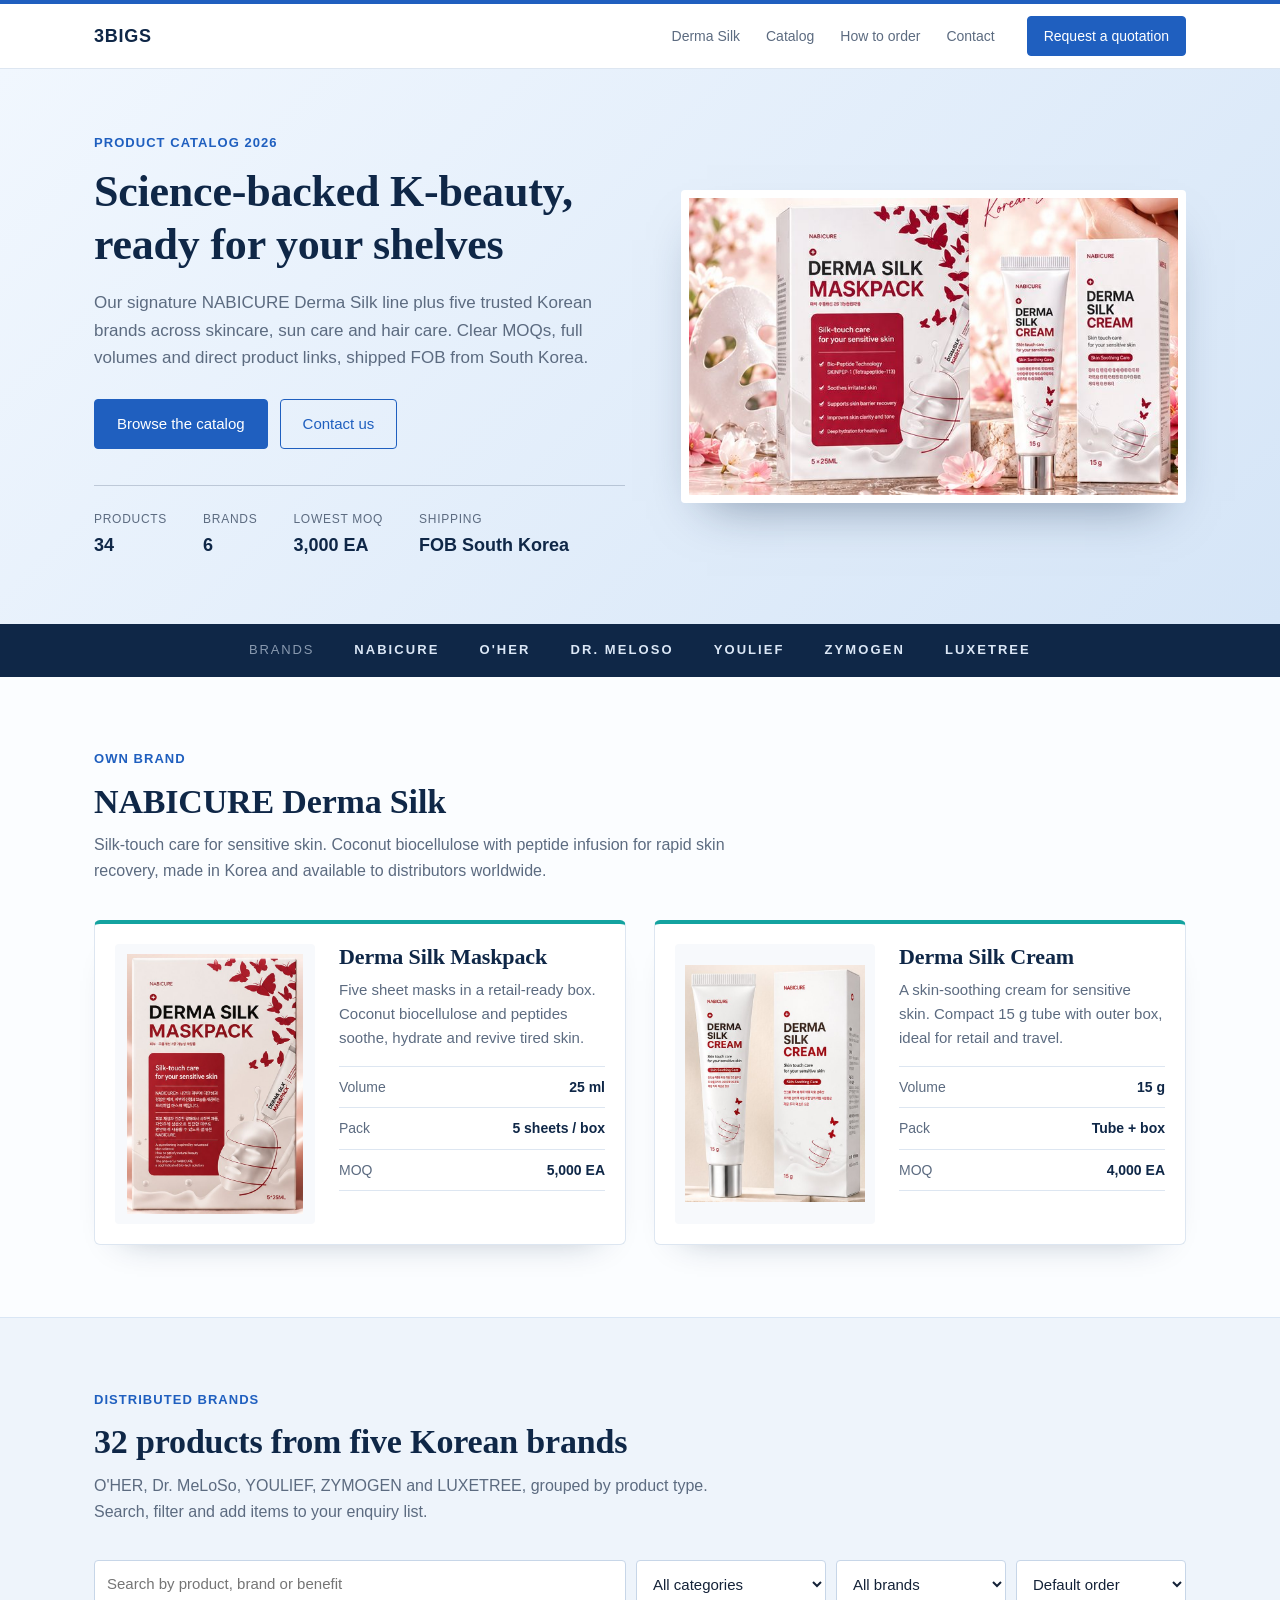
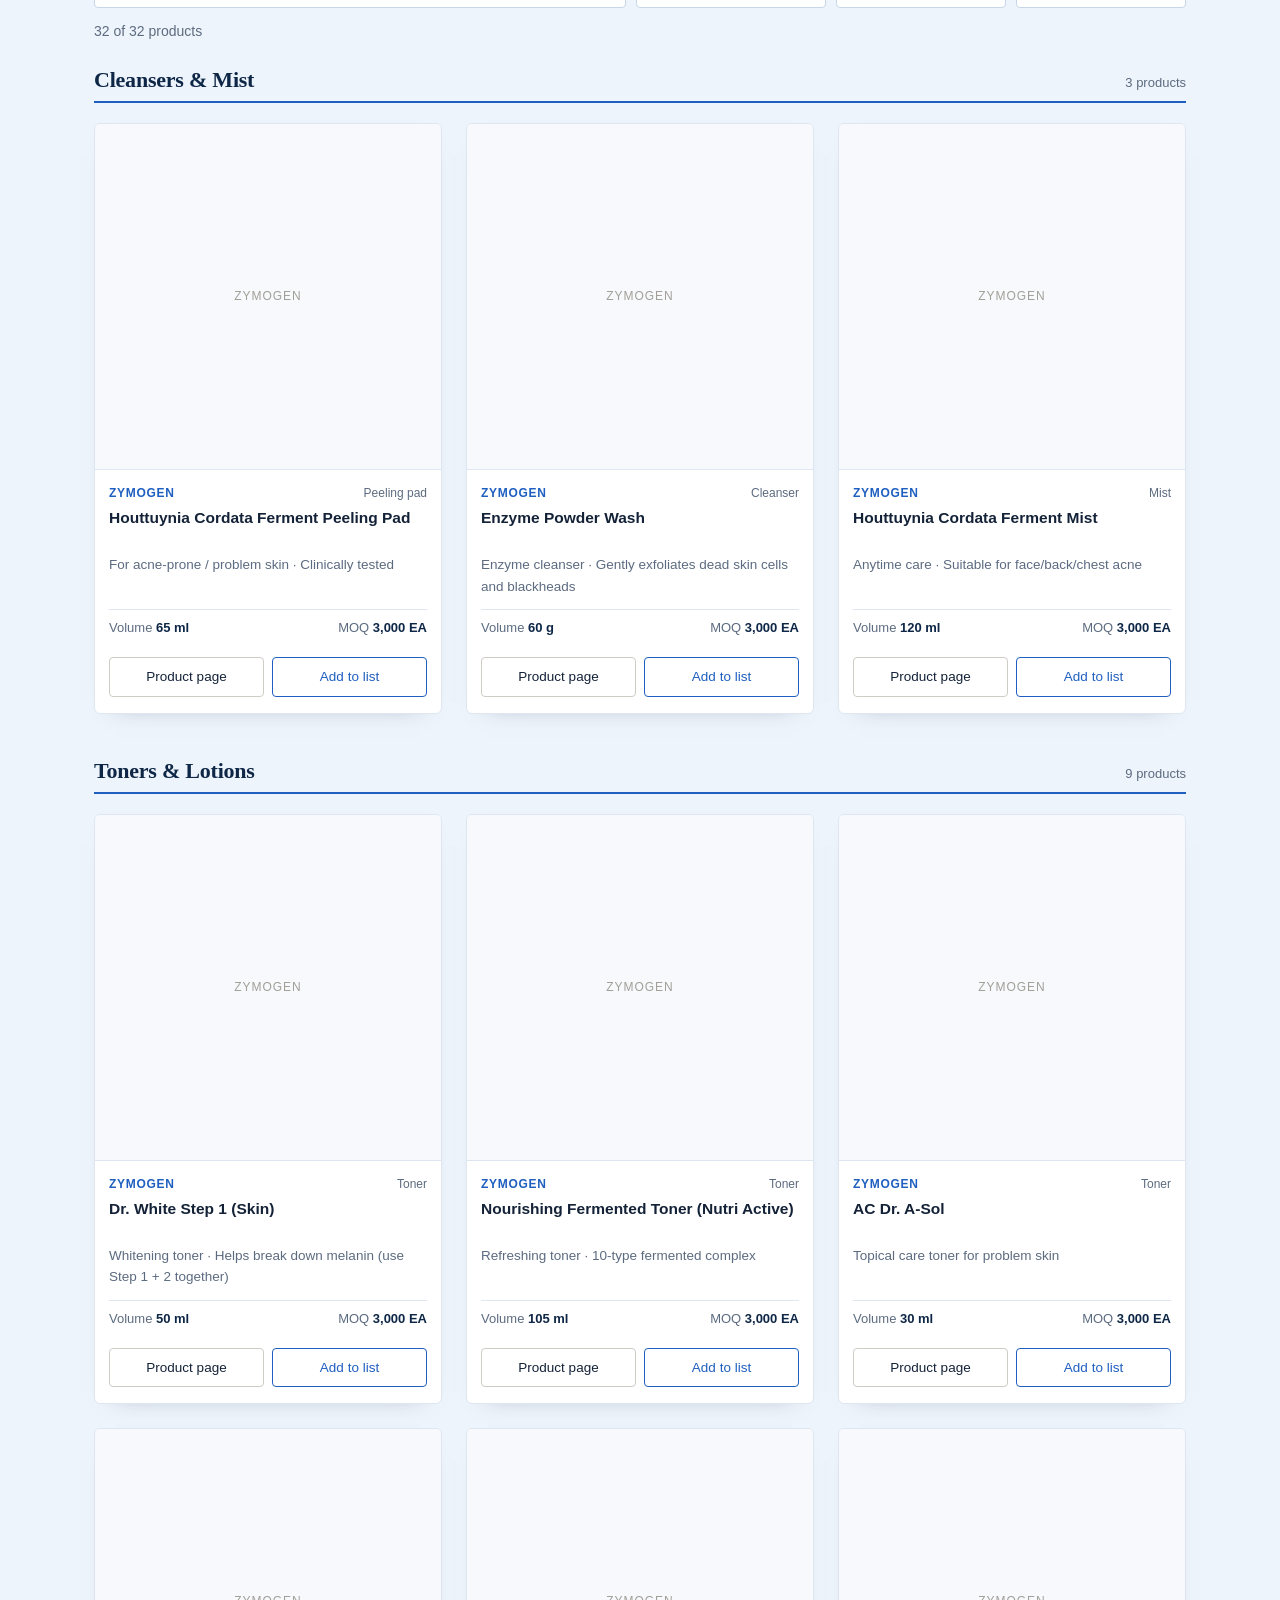
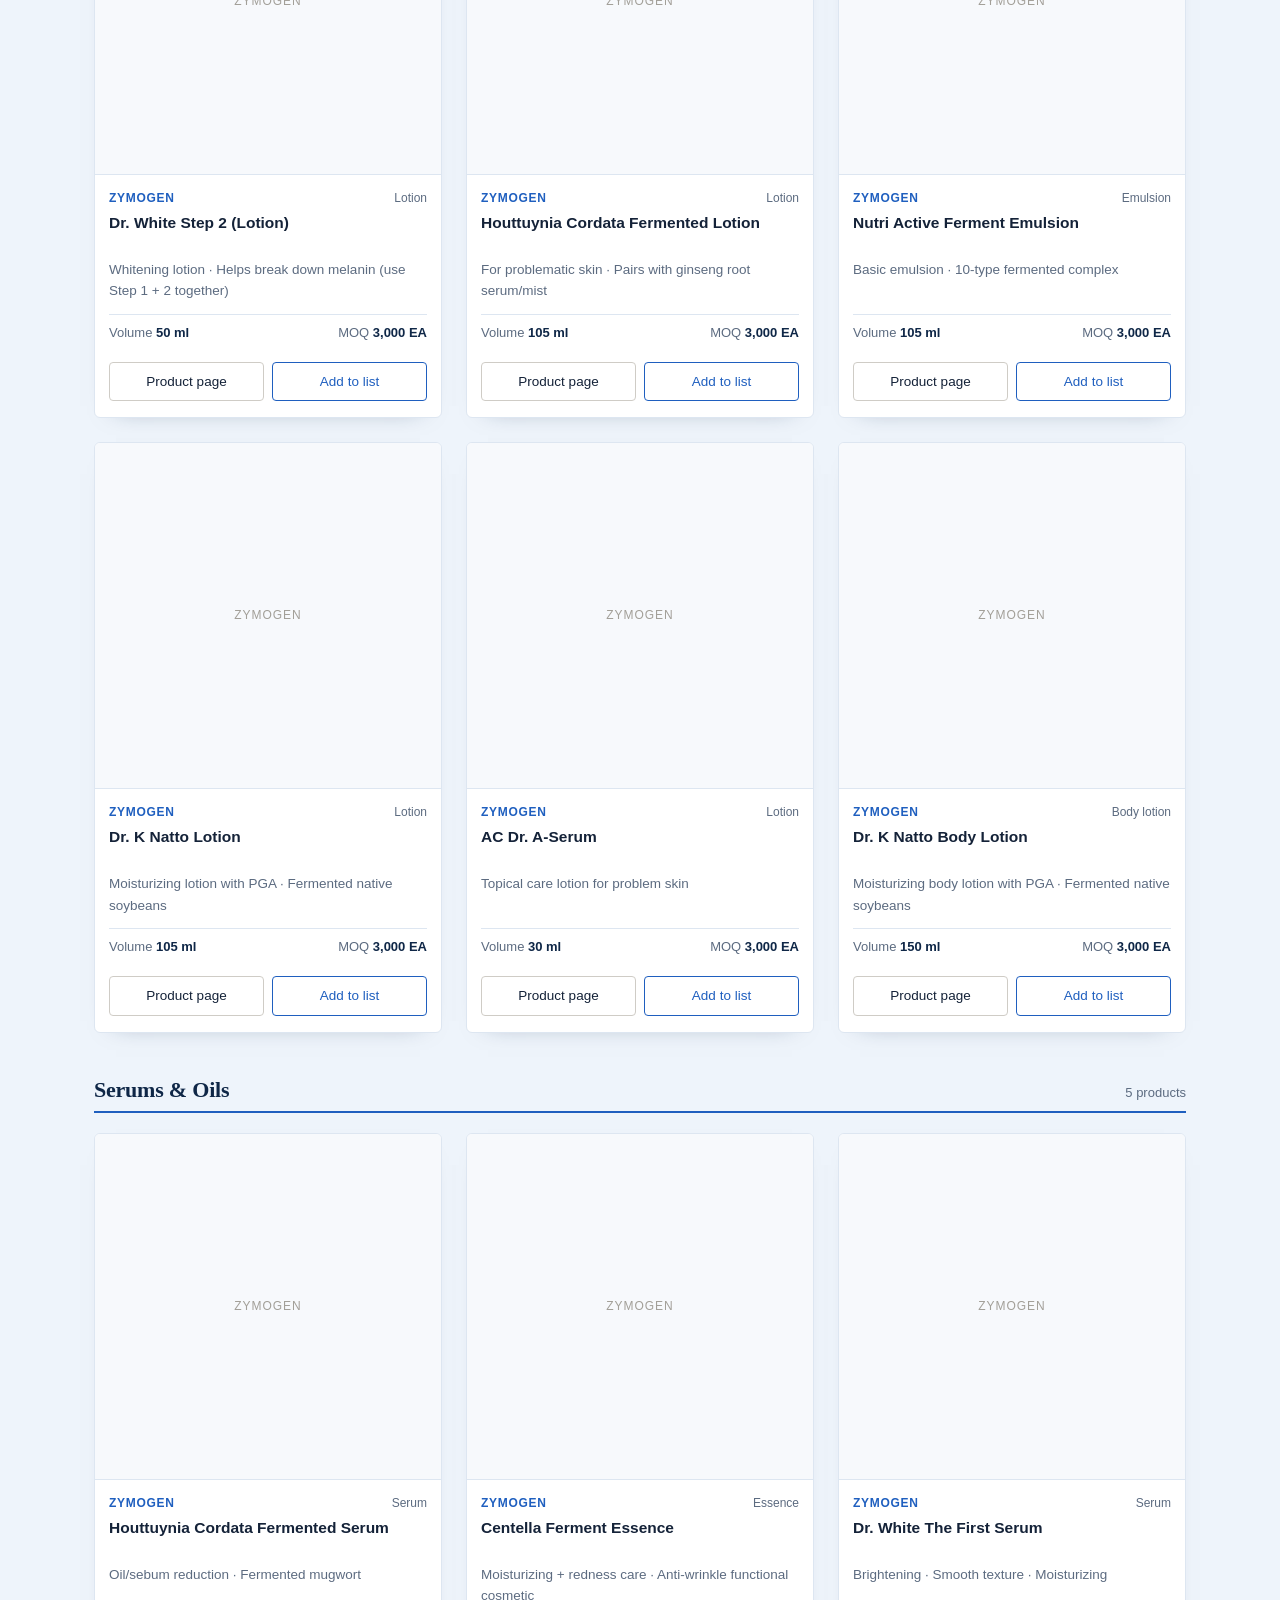
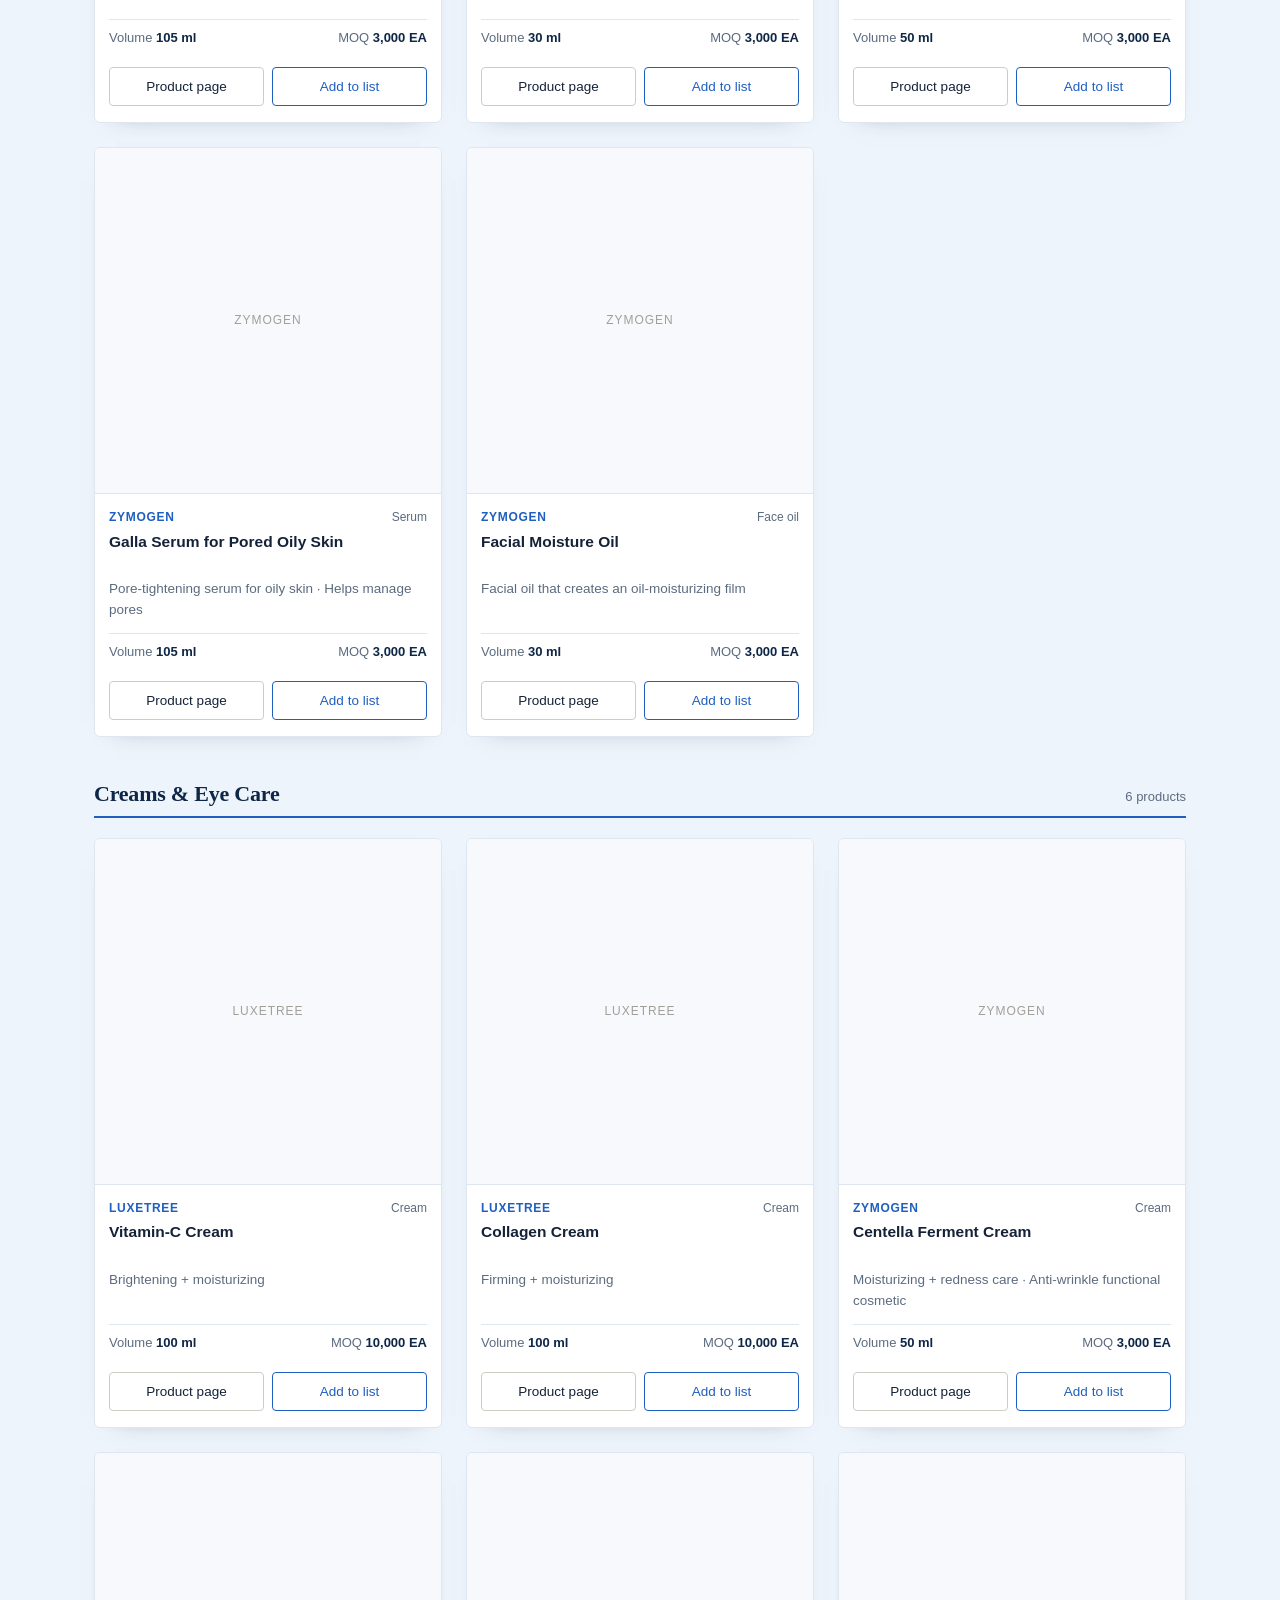
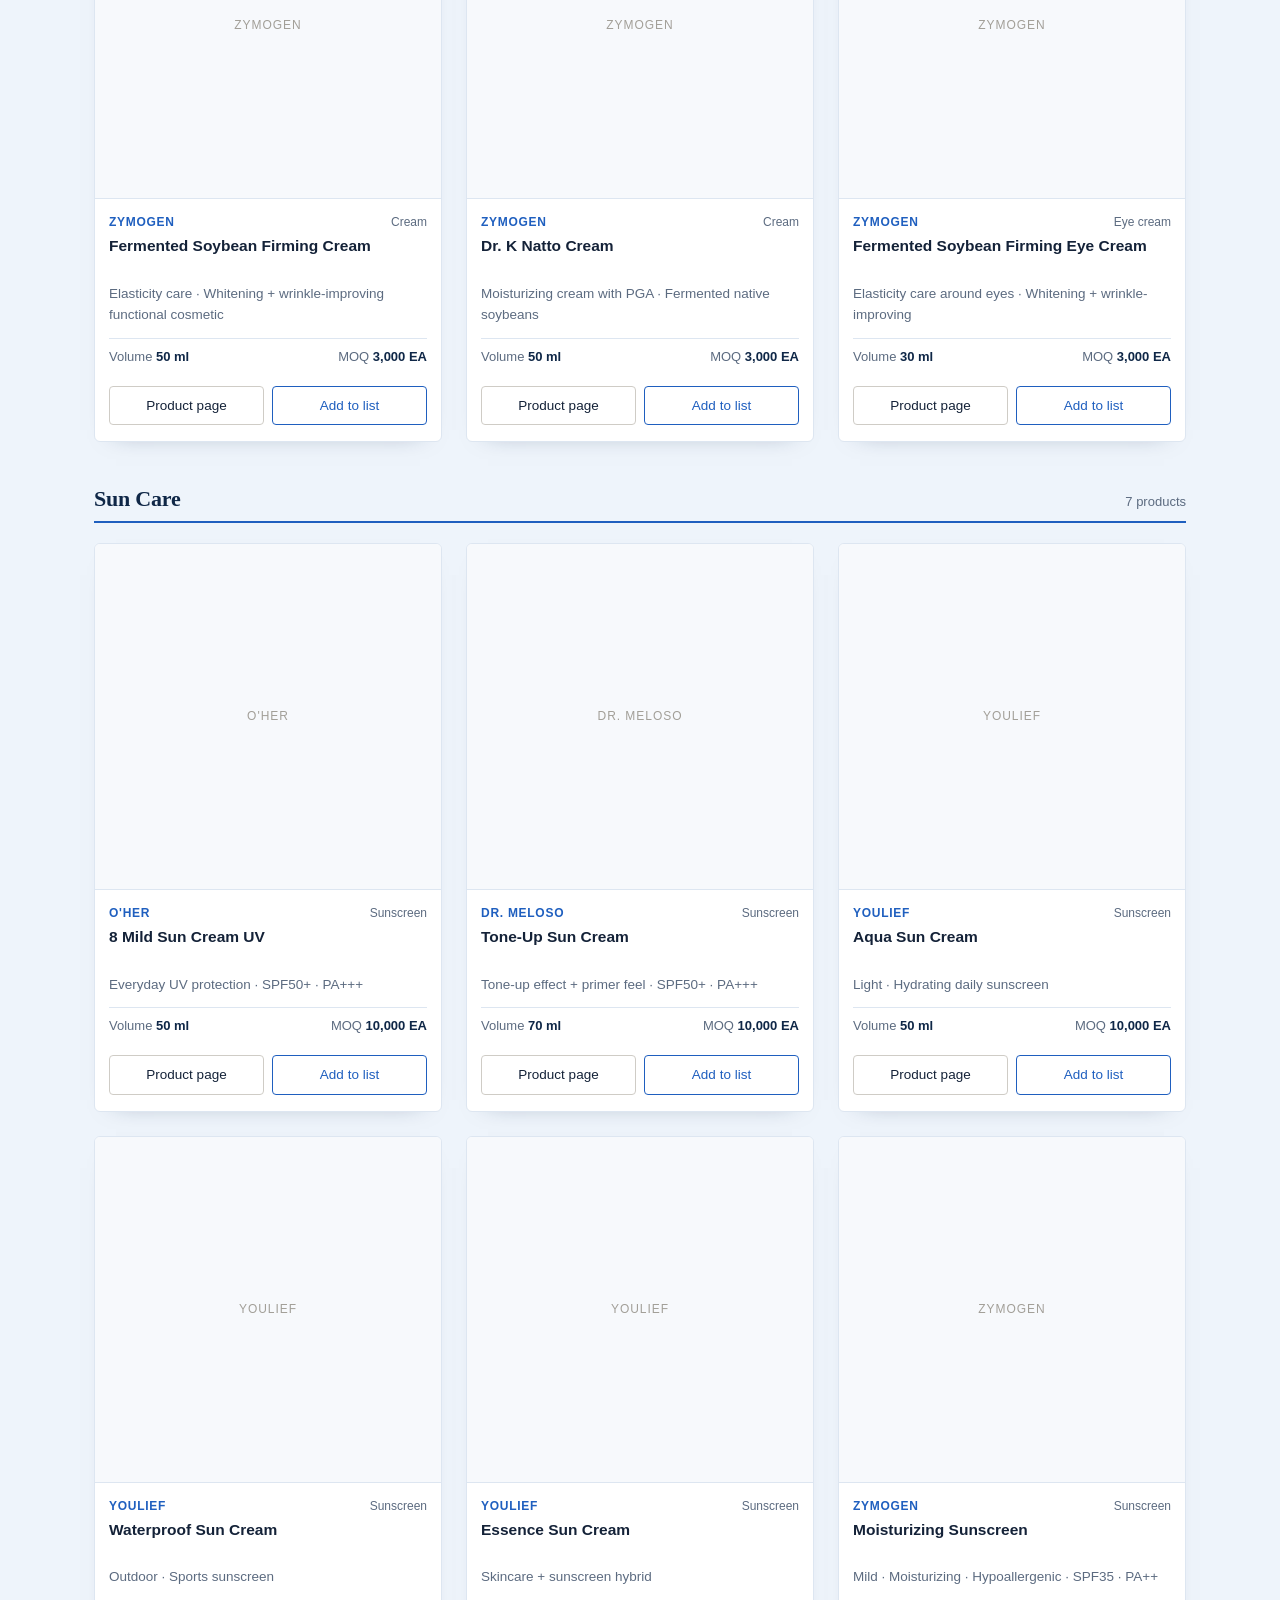
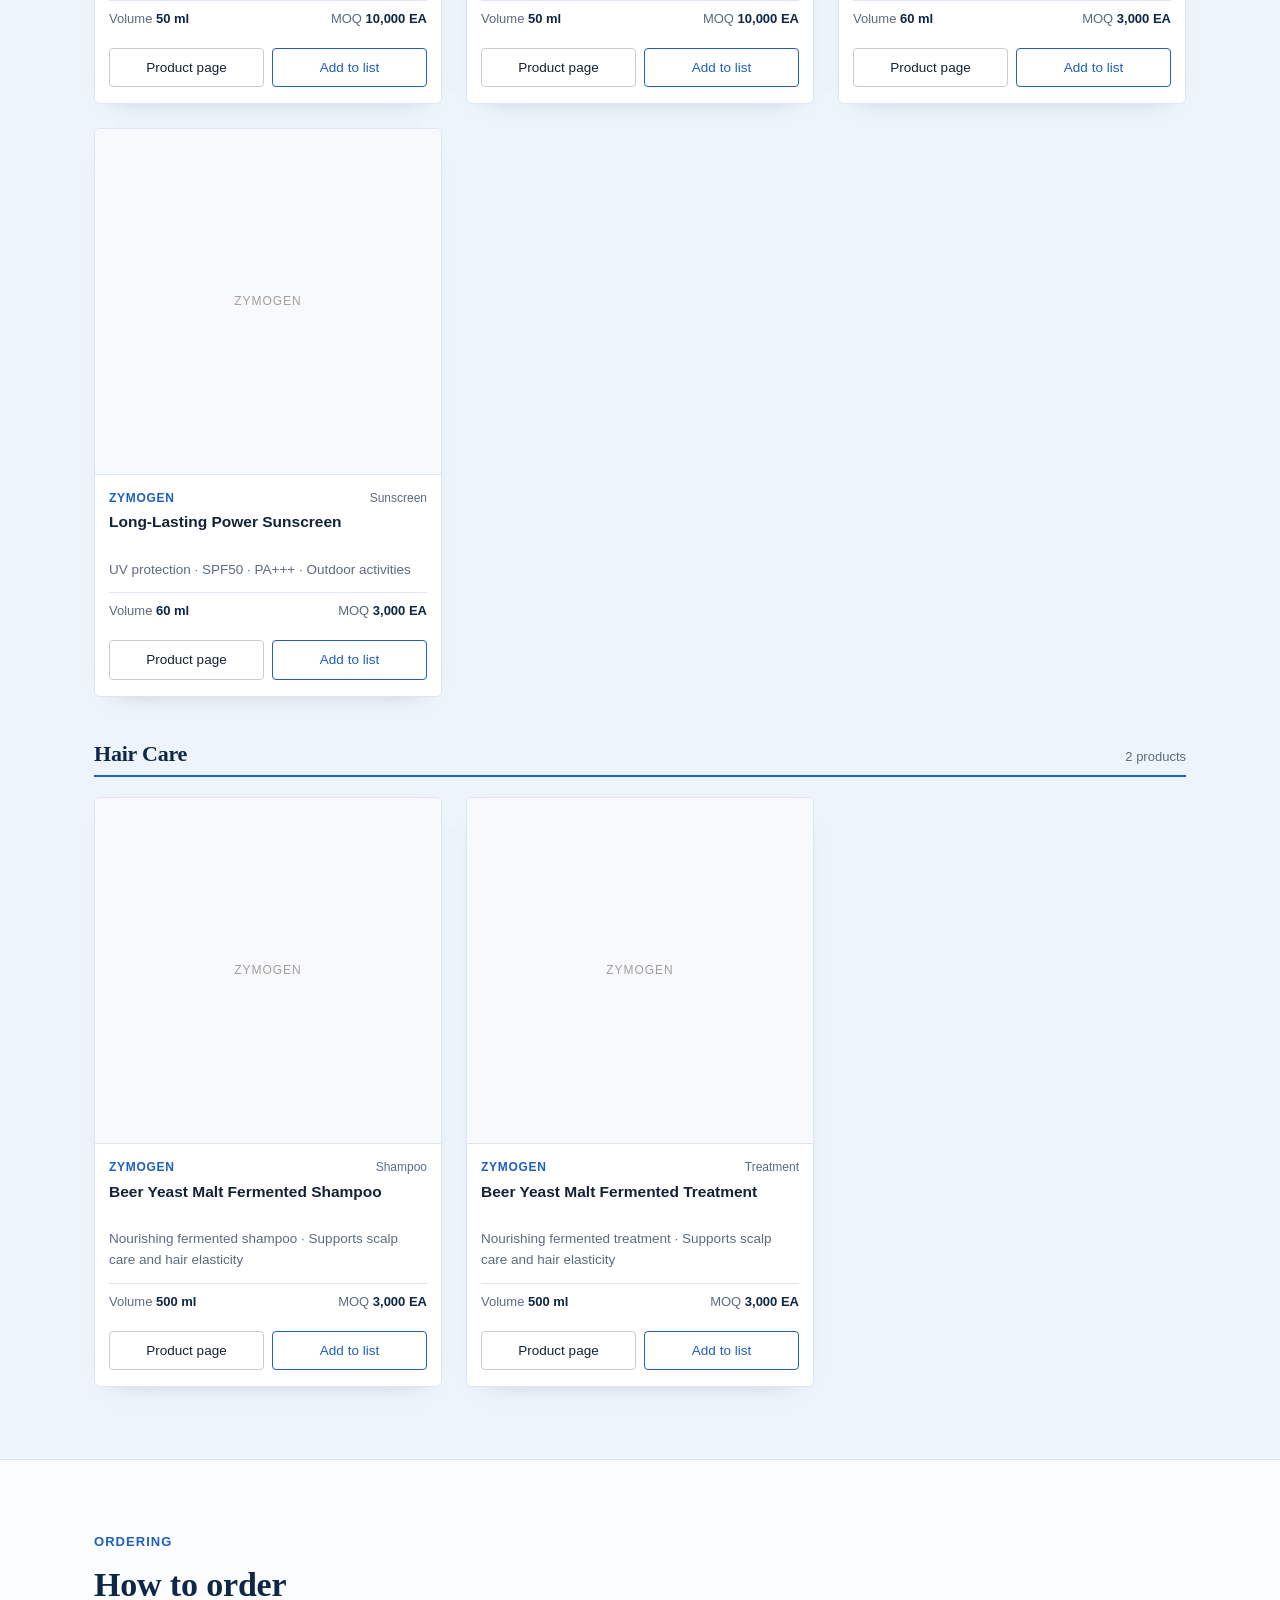
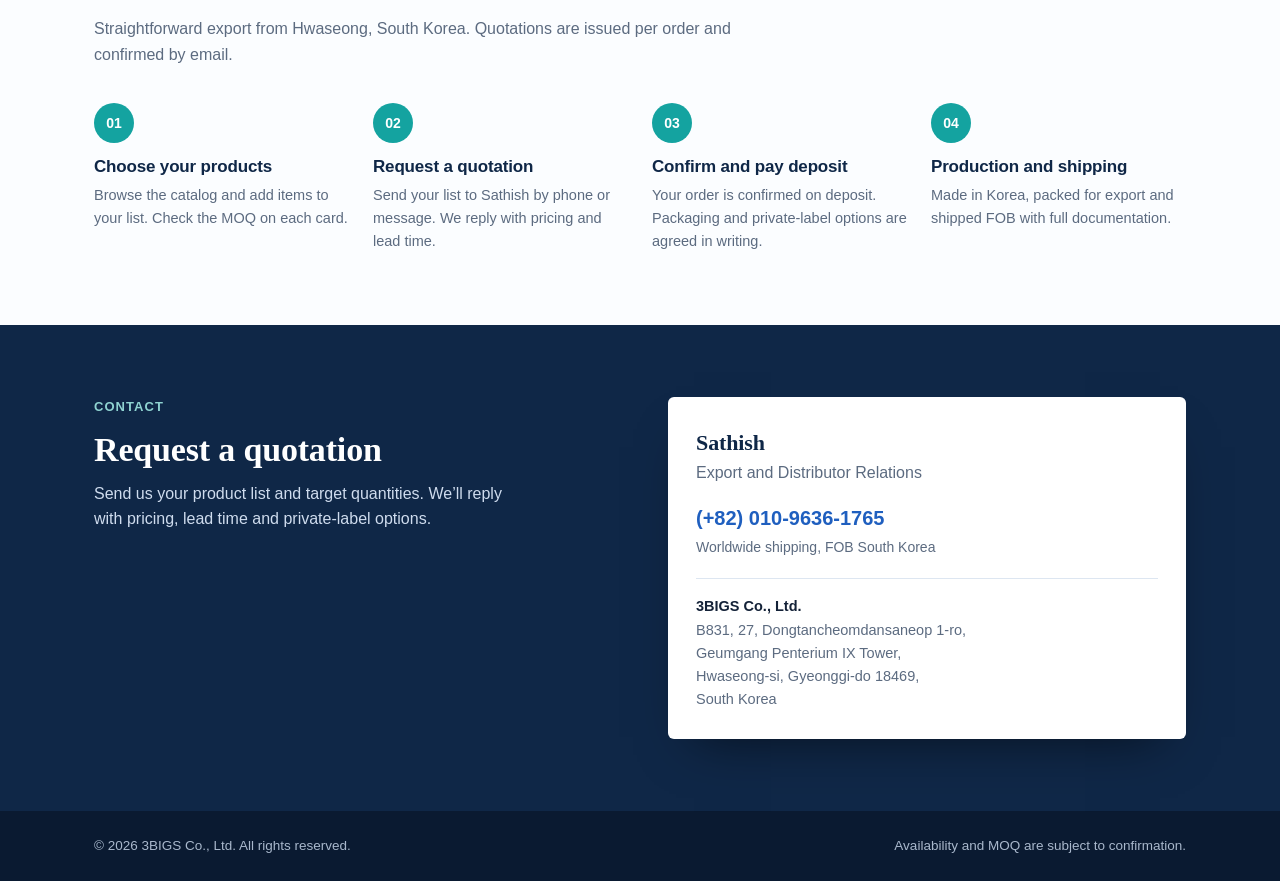
==== commit d91197ed: "Add files via upload" ====
--- a/cosmetics.html
+++ b/cosmetics.html
@@ -3,10 +3,10 @@
 <head>
 <meta charset="utf-8">
 <meta name="viewport" content="width=device-width, initial-scale=1">
-<title>3BIGS | K-Beauty Distributor Catalog 2026</title>
-<meta name="description" content="Science-backed K-beauty for distributors. NABICURE Derma Silk plus O'HER, Dr. MeLoSo, YOULIEF, ZYMOGEN and LUXETREE: clear MOQs, volumes and product links, shipped FOB from South Korea.">
+<title>K-Beauty Distributor Catalog 2026</title>
+<meta name="description" content="Science-backed K-beauty for distributors.">
 <style>
-/* 3BIGS catalog - stylesheet
+/*  catalog - stylesheet
    Colors: change the variables below to re-theme the whole page. */
 :root{
   --ink:#142238;
@@ -263,7 +263,7 @@
 
 <header class="site-header">
   <div class="container bar">
-    <a class="brand" href="#top">3BIGS <span>Co., Ltd.</span></a>
+    <a class="brand" href="#top">3BIGS <span></span></a>
     <nav class="main-nav" aria-label="Main">
       <a href="#own">Derma Silk</a>
       <a href="#catalog">Catalog</a>
